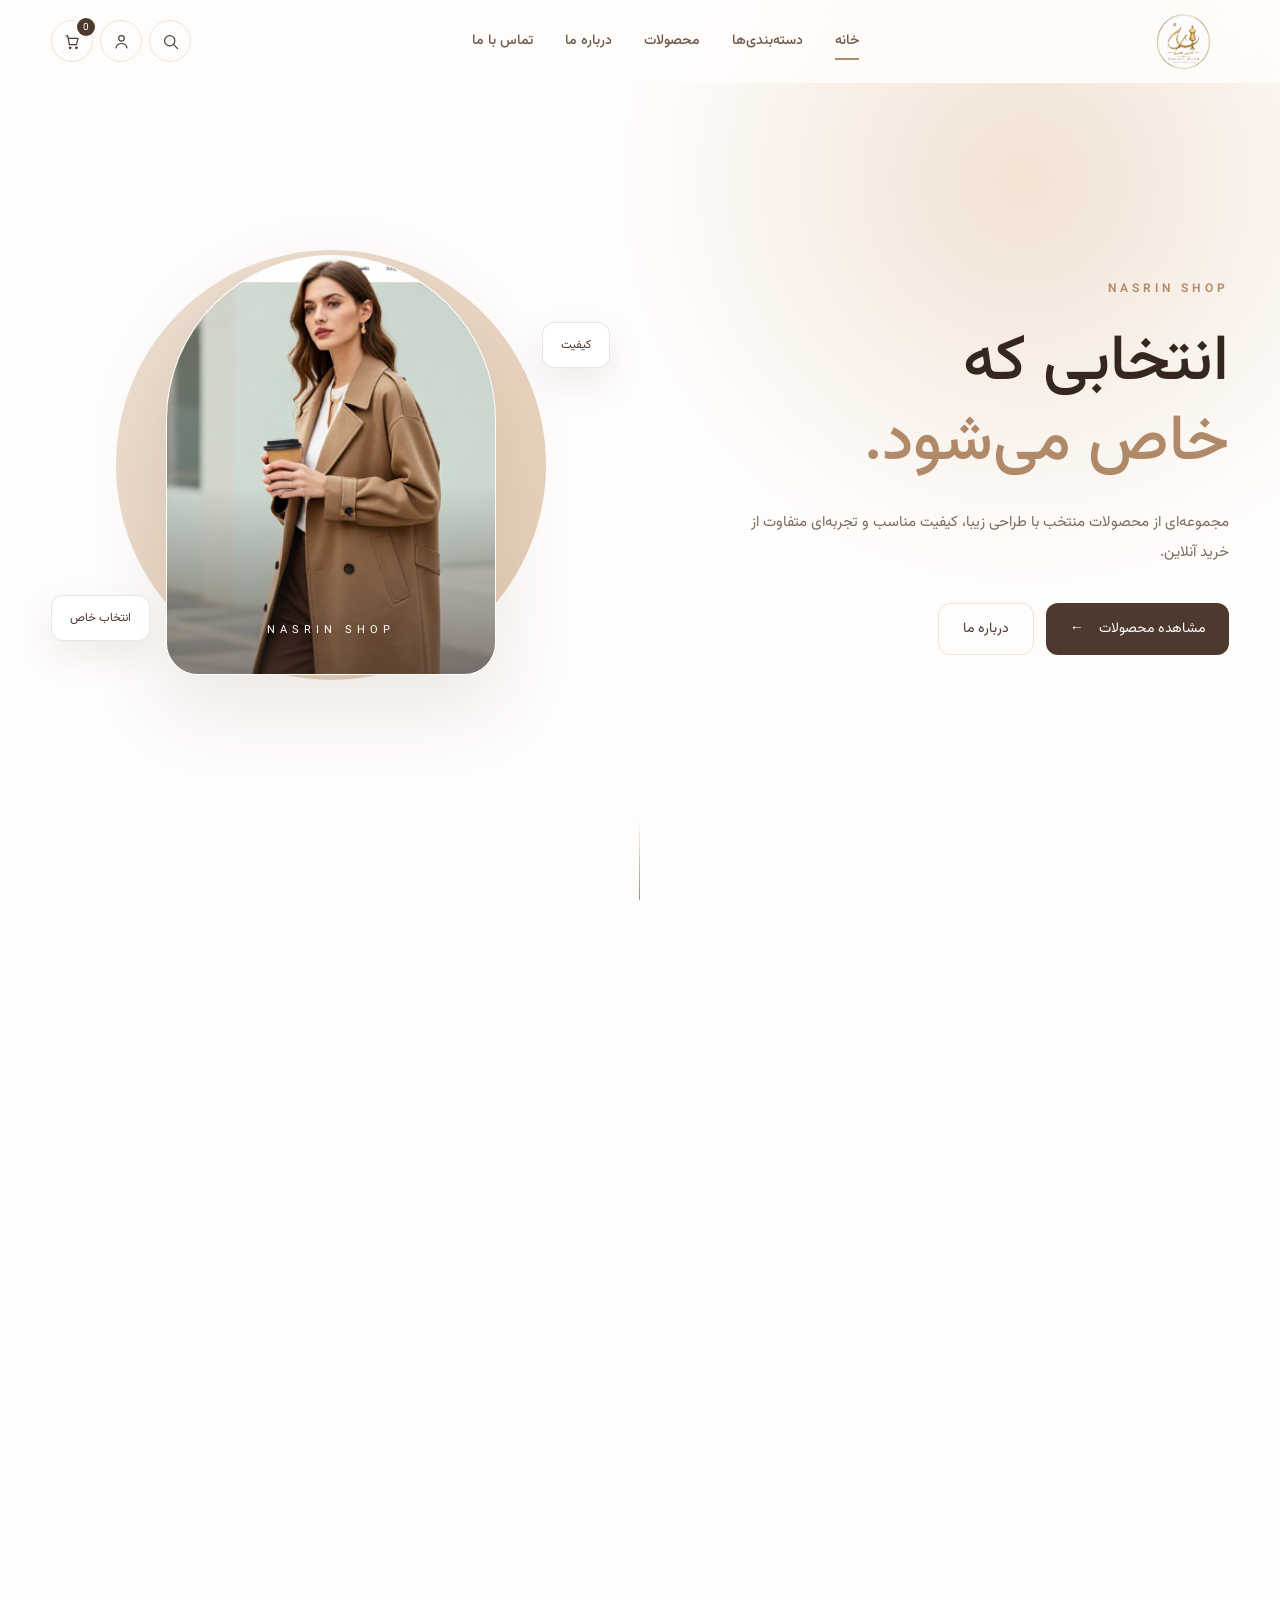
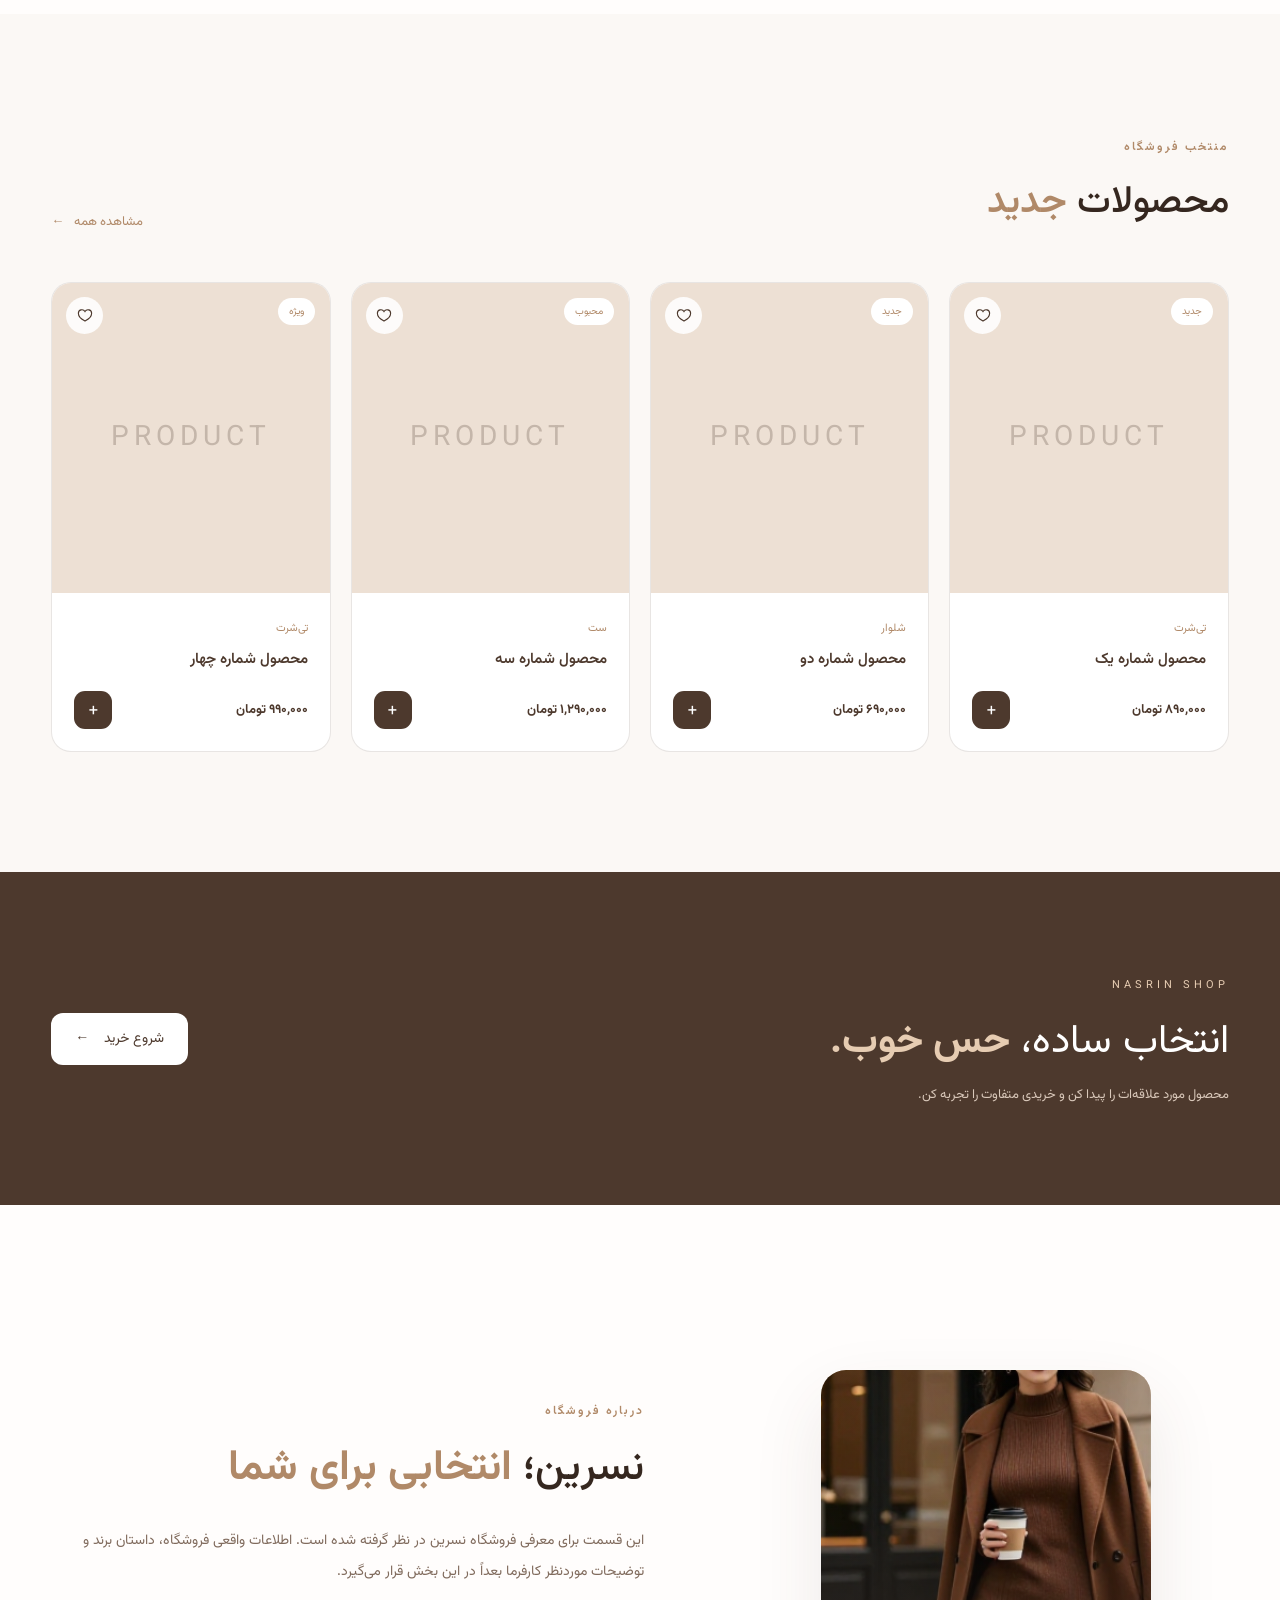
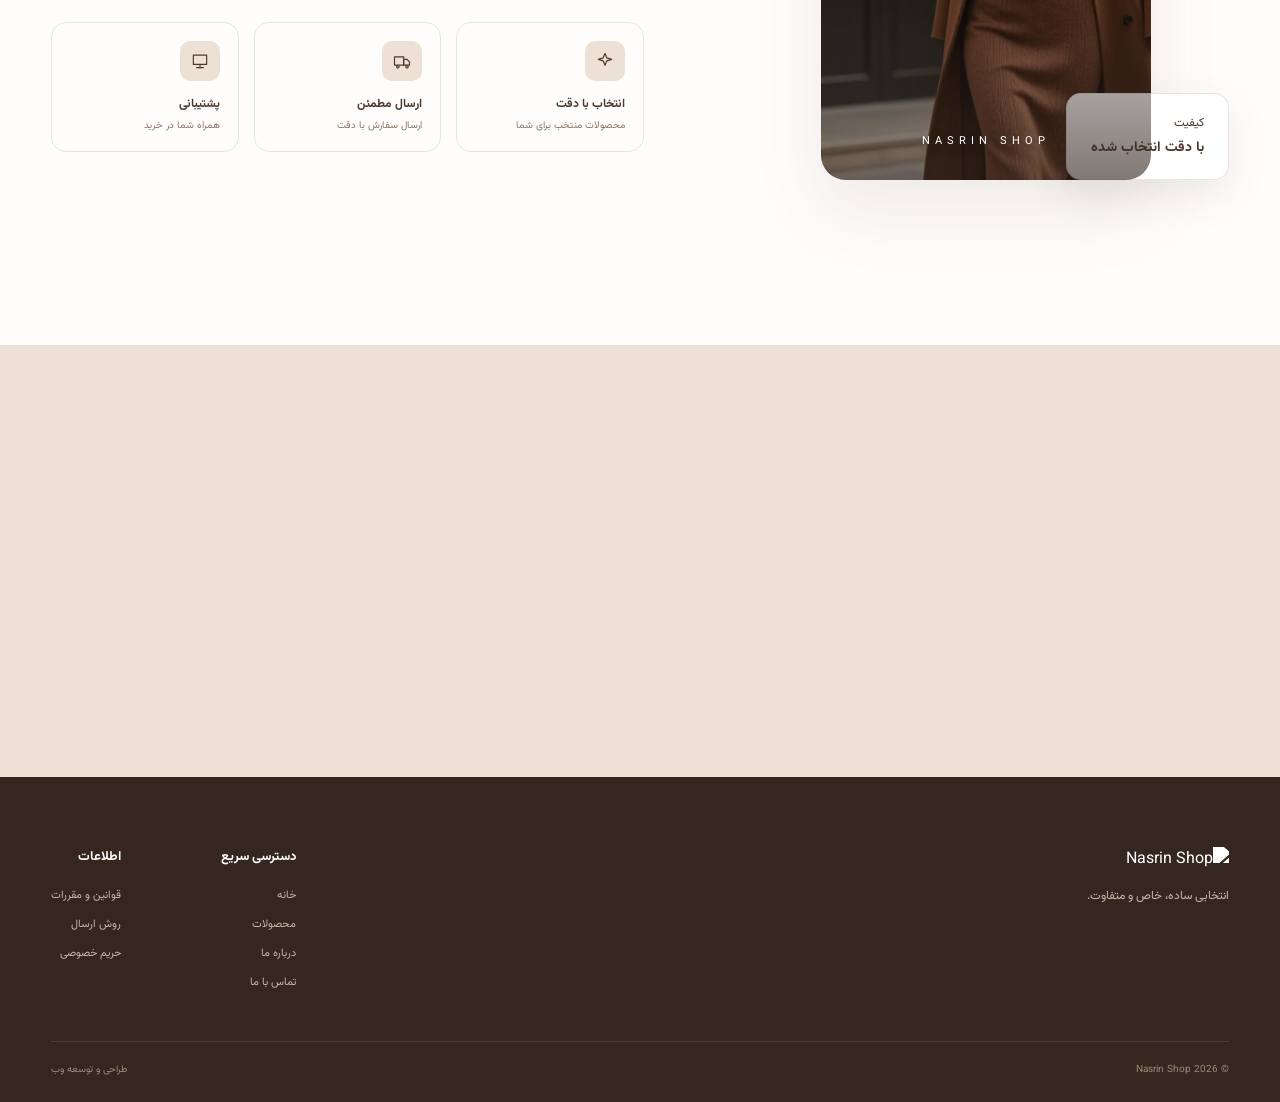
==== index.html @ cda9f039 "fix index filename" ====
<!DOCTYPE html>
<html lang="fa" dir="rtl">
<head>
    <meta charset="UTF-8">
    <meta name="viewport" content="width=device-width, initial-scale=1.0">

    <title>Nasrin Shop | فروشگاه نسرین</title>

    <link rel="preconnect" href="https://fonts.googleapis.com">
    <link rel="preconnect" href="https://fonts.gstatic.com" crossorigin>

    <link
        href="https://fonts.googleapis.com/css2?family=Vazirmatn:wght@300;400;500;600;700&display=swap"
        rel="stylesheet"
    >

    <link rel="stylesheet" href="style.css">
</head>

<body>

    <!-- Loading -->
    <div class="loader">

        <div class="loader-logo">

            <img
                src="media/logo.jpg"
                alt="Nasrin Shop"
            >

        </div>

        <div class="loader-line"></div>

    </div>


    <!-- Header -->
    <header class="header" id="header">

        <div class="header-container">

            <a href="#home" class="logo">

                <img
                    src="media/logo.jpg"
                    alt="Nasrin Shop"
                >

            </a>


            <nav class="desktop-nav">

                <a href="#home" class="active">
                    خانه
                </a>

                <a href="#categories">
                    دسته‌بندی‌ها
                </a>

                <a href="#products">
                    محصولات
                </a>

                <a href="#about">
                    درباره ما
                </a>

                <a href="#contact">
                    تماس با ما
                </a>

            </nav>


            <div class="header-actions">

                <button
                    class="icon-button"
                    id="searchBtn"
                    aria-label="جستجو"
                >

                    <svg viewBox="0 0 24 24">

                        <circle
                            cx="11"
                            cy="11"
                            r="6.5"
                        ></circle>

                        <path
                            d="M16 16L21 21"
                        ></path>

                    </svg>

                </button>


                <button
                    class="icon-button"
                    id="accountBtn"
                    aria-label="حساب کاربری"
                >

                    <svg viewBox="0 0 24 24">

                        <circle
                            cx="12"
                            cy="8"
                            r="3.5"
                        ></circle>

                        <path
                            d="M5 20c.8-3.5 3.2-5.5 7-5.5s6.2 2 7 5.5"
                        ></path>

                    </svg>

                </button>


                <button
                    class="icon-button cart-button"
                    id="cartBtn"
                    aria-label="سبد خرید"
                >

                    <svg viewBox="0 0 24 24">

                        <path
                            d="M4 5h2l2 11h9l2-8H7"
                        ></path>

                        <circle
                            cx="9"
                            cy="20"
                            r="1"
                        ></circle>

                        <circle
                            cx="17"
                            cy="20"
                            r="1"
                        ></circle>

                    </svg>

                    <span
                        class="cart-count"
                        id="cartCount"
                    >
                        0
                    </span>

                </button>

            </div>

        </div>

    </header>


    <main>


        <!-- =========================
             HERO
        ========================= -->

        <section
            class="hero"
            id="home"
        >

            <div class="hero-container">


                <div class="hero-content reveal">

                    <span class="hero-small-title">
                        NASRIN SHOP
                    </span>


                    <h1>

                        انتخابی که

                        <span>
                            خاص می‌شود.
                        </span>

                    </h1>


                    <p>
                        مجموعه‌ای از محصولات منتخب با طراحی زیبا،
                        کیفیت مناسب و تجربه‌ای متفاوت از خرید آنلاین.
                    </p>


                    <div class="hero-buttons">

                        <a
                            href="#products"
                            class="primary-button"
                        >

                            مشاهده محصولات

                            <span>
                                ←
                            </span>

                        </a>


                        <a
                            href="#about"
                            class="secondary-button"
                        >

                            درباره ما

                        </a>

                    </div>

                </div>



                <div class="hero-visual reveal delay-1">

                    <div class="hero-circle"></div>


                    <!-- Hero Image -->

                    <div class="hero-card">

                        <img
                            src="media/hero.png"
                            alt="Nasrin Shop"
                            class="hero-image"
                        >

                        <div class="hero-card-overlay">

                            <span>
                                NASRIN SHOP
                            </span>

                        </div>

                    </div>


                    <div class="floating-card floating-one">

                        کیفیت

                    </div>


                    <div class="floating-card floating-two">

                        انتخاب خاص

                    </div>

                </div>

            </div>


            <div class="hero-bottom-line"></div>

        </section>



        <!-- =========================
             CATEGORIES
        ========================= -->

        <section
            class="section categories-section"
            id="categories"
        >


            <div class="section-title reveal">

                <span>
                    دسته‌بندی‌ها
                </span>


                <h2>

                    چیزی برای

                    <strong>
                        انتخاب شما
                    </strong>

                </h2>


                <p>
                    دسته‌بندی موردنظر خود را انتخاب کنید.
                </p>

            </div>



            <div class="categories-grid">


                <!-- T-SHIRT -->

                <a
                    href="#products"
                    class="category-card reveal"
                >

                    <div class="category-number">
                        01
                    </div>


                    <div class="category-icon">

                        <svg viewBox="0 0 24 24">

                            <path
                                d="M6 4h12l2 6-3 1v9H7v-9l-3-1z"
                            ></path>

                            <path
                                d="M8 4c0 2 1.5 3 4 3s4-1 4-3"
                            ></path>

                        </svg>

                    </div>


                    <h3>
                        تی‌شرت
                    </h3>


                    <p>
                        انتخاب‌های خاص و کاربردی
                    </p>


                    <span class="category-arrow">
                        ←
                    </span>

                </a>



                <!-- PANTS -->

                <a
                    href="#products"
                    class="category-card reveal delay-1"
                >

                    <div class="category-number">
                        02
                    </div>


                    <div class="category-icon">

                        <svg viewBox="0 0 24 24">

                            <circle
                                cx="12"
                                cy="12"
                                r="7"
                            ></circle>

                            <circle
                                cx="12"
                                cy="12"
                                r="2"
                            ></circle>

                            <path
                                d="M17 7l3-3"
                            ></path>

                        </svg>

                    </div>


                    <h3>
                        شلوار
                    </h3>


                    <p>
                        جزئیاتی که استایل را کامل می‌کنند
                    </p>


                    <span class="category-arrow">
                        ←
                    </span>

                </a>



                <!-- SET -->

                <a
                    href="#products"
                    class="category-card reveal delay-2"
                >

                    <div class="category-number">
                        03
                    </div>


                    <div class="category-icon">

                        <svg viewBox="0 0 24 24">

                            <path
                                d="M5 9h14v11H5z"
                            ></path>

                            <path
                                d="M8 9V6a4 4 0 0 1 8 0v3"
                            ></path>

                        </svg>

                    </div>


                    <h3>
                        ست
                    </h3>


                    <p>
                        مدل‌های کاربردی و متفاوت
                    </p>


                    <span class="category-arrow">
                        ←
                    </span>

                </a>

            </div>

        </section>



        <!-- =========================
             PRODUCTS
        ========================= -->

        <section
            class="section products-section"
            id="products"
        >


            <div class="section-heading reveal">

                <div>

                    <span>
                        منتخب فروشگاه
                    </span>


                    <h2>

                        محصولات

                        <strong>
                            جدید
                        </strong>

                    </h2>

                </div>


                <a
                    href="#"
                    class="view-all"
                >

                    مشاهده همه

                    <span>
                        ←
                    </span>

                </a>

            </div>



            <div class="products-grid">


                <!-- Product 1 -->

                <article class="product-card reveal">

                    <div class="product-image">

                        <span class="product-tag">
                            جدید
                        </span>


                        <button class="favorite">

                            <svg viewBox="0 0 24 24">

                                <path
                                    d="M20.8 8.7c0 5.5-8.8 10-8.8 10s-8.8-4.5-8.8-10A4.7 4.7 0 0 1 12 6.1a4.7 4.7 0 0 1 8.8 2.6z"
                                ></path>

                            </svg>

                        </button>


                        <div class="product-placeholder">
                            PRODUCT
                        </div>

                    </div>


                    <div class="product-info">

                        <span>
                            تی‌شرت
                        </span>


                        <h3>
                            محصول شماره یک
                        </h3>


                        <div class="product-bottom">

                            <strong>
                                ۸۹۰,۰۰۰ تومان
                            </strong>


                            <button class="add-cart">
                                +
                            </button>

                        </div>

                    </div>

                </article>



                <!-- Product 2 -->

                <article class="product-card reveal delay-1">

                    <div class="product-image">

                        <span class="product-tag">
                            جدید
                        </span>


                        <button class="favorite">

                            <svg viewBox="0 0 24 24">

                                <path
                                    d="M20.8 8.7c0 5.5-8.8 10-8.8 10s-8.8-4.5-8.8-10A4.7 4.7 0 0 1 12 6.1a4.7 4.7 0 0 1 8.8 2.6z"
                                ></path>

                            </svg>

                        </button>


                        <div class="product-placeholder">
                            PRODUCT
                        </div>

                    </div>


                    <div class="product-info">

                        <span>
                            شلوار
                        </span>


                        <h3>
                            محصول شماره دو
                        </h3>


                        <div class="product-bottom">

                            <strong>
                                ۶۹۰,۰۰۰ تومان
                            </strong>


                            <button class="add-cart">
                                +
                            </button>

                        </div>

                    </div>

                </article>



                <!-- Product 3 -->

                <article class="product-card reveal delay-2">

                    <div class="product-image">

                        <span class="product-tag">
                            محبوب
                        </span>


                        <button class="favorite">

                            <svg viewBox="0 0 24 24">

                                <path
                                    d="M20.8 8.7c0 5.5-8.8 10-8.8 10s-8.8-4.5-8.8-10A4.7 4.7 0 0 1 12 6.1a4.7 4.7 0 0 1 8.8 2.6z"
                                ></path>

                            </svg>

                        </button>


                        <div class="product-placeholder">
                            PRODUCT
                        </div>

                    </div>


                    <div class="product-info">

                        <span>
                            ست
                        </span>


                        <h3>
                            محصول شماره سه
                        </h3>


                        <div class="product-bottom">

                            <strong>
                                ۱,۲۹۰,۰۰۰ تومان
                            </strong>


                            <button class="add-cart">
                                +
                            </button>

                        </div>

                    </div>

                </article>



                <!-- Product 4 -->

                <article class="product-card reveal delay-3">

                    <div class="product-image">

                        <span class="product-tag">
                            ویژه
                        </span>


                        <button class="favorite">

                            <svg viewBox="0 0 24 24">

                                <path
                                    d="M20.8 8.7c0 5.5-8.8 10-8.8 10s-8.8-4.5-8.8-10A4.7 4.7 0 0 1 12 6.1a4.7 4.7 0 0 1 8.8 2.6z"
                                ></path>

                            </svg>

                        </button>


                        <div class="product-placeholder">
                            PRODUCT
                        </div>

                    </div>


                    <div class="product-info">

                        <span>
                            تی‌شرت
                        </span>


                        <h3>
                            محصول شماره چهار
                        </h3>


                        <div class="product-bottom">

                            <strong>
                                ۹۹۰,۰۰۰ تومان
                            </strong>


                            <button class="add-cart">
                                +
                            </button>

                        </div>

                    </div>

                </article>

            </div>

        </section>



        <!-- =========================
             PROMO
        ========================= -->

        <section class="promo-section">

            <div class="promo-inner reveal">

                <div>

                    <span>
                        NASRIN SHOP
                    </span>


                    <h2>

                        انتخاب ساده،

                        <strong>
                            حس خوب.
                        </strong>

                    </h2>


                    <p>
                        محصول مورد علاقه‌ات را پیدا کن و خریدی متفاوت را تجربه کن.
                    </p>

                </div>


                <a
                    href="#products"
                    class="primary-button light"
                >

                    شروع خرید

                    <span>
                        ←
                    </span>

                </a>

            </div>

        </section>



        <!-- =========================
             ABOUT
        ========================= -->

        <section
            class="section about-section"
            id="about"
        >

            <div class="about-grid">


                <div class="about-visual reveal">


                    <!-- عکس با دقت انتخاب شده -->

                    <div class="about-main-card">

                        <img
                            src="media/down.png"
                            alt="محصولات منتخب نسرین‌شاپ"
                        >

                        <span>
                            NASRIN SHOP
                        </span>

                    </div>


                    <div class="about-small-card">

                        کیفیت

                        <strong>
                            با دقت انتخاب شده
                        </strong>

                    </div>

                </div>



                <div class="about-content reveal delay-1">

                    <span class="section-label">
                        درباره فروشگاه
                    </span>


                    <h2>

                        نسرین؛

                        <strong>
                            انتخابی برای شما
                        </strong>

                    </h2>


                    <p>
                        این قسمت برای معرفی فروشگاه نسرین در نظر گرفته شده است.
                        اطلاعات واقعی فروشگاه، داستان برند و توضیحات موردنظر
                        کارفرما بعداً در این بخش قرار می‌گیرد.
                    </p>



                    <div class="features">


                        <div class="feature">

                            <div class="feature-icon">

                                <svg viewBox="0 0 24 24">

                                    <path
                                        d="M12 3l2.2 5.2L20 10l-5.8 1.8L12 17l-2.2-5.2L4 10l5.8-1.8z"
                                    ></path>

                                </svg>

                            </div>


                            <div>

                                <h4>
                                    انتخاب با دقت
                                </h4>

                                <p>
                                    محصولات منتخب برای شما
                                </p>

                            </div>

                        </div>



                        <div class="feature">

                            <div class="feature-icon">

                                <svg viewBox="0 0 24 24">

                                    <path
                                        d="M3 7h11v10H3z"
                                    ></path>

                                    <path
                                        d="M14 10h4l3 3v4h-7z"
                                    ></path>

                                    <circle
                                        cx="7"
                                        cy="19"
                                        r="1.5"
                                    ></circle>

                                    <circle
                                        cx="18"
                                        cy="19"
                                        r="1.5"
                                    ></circle>

                                </svg>

                            </div>


                            <div>

                                <h4>
                                    ارسال مطمئن
                                </h4>

                                <p>
                                    ارسال سفارش با دقت
                                </p>

                            </div>

                        </div>



                        <div class="feature">

                            <div class="feature-icon">

                                <svg viewBox="0 0 24 24">

                                    <path
                                        d="M4 5h16v11H4z"
                                    ></path>

                                    <path
                                        d="M8 20h8"
                                    ></path>

                                    <path
                                        d="M12 16v4"
                                    ></path>

                                </svg>

                            </div>


                            <div>

                                <h4>
                                    پشتیبانی
                                </h4>

                                <p>
                                    همراه شما در خرید
                                </p>

                            </div>

                        </div>

                    </div>

                </div>

            </div>

        </section>



        <!-- =========================
             CONTACT
        ========================= -->

        <section
            class="contact-section"
            id="contact"
        >

            <div class="contact-inner reveal">

                <span>
                    ارتباط با ما
                </span>


                <h2>

                    سوالی دارید؟

                    <strong>
                        با ما در تماس باشید.
                    </strong>

                </h2>


                <p>
                    اطلاعات تماس واقعی فروشگاه در این قسمت قرار می‌گیرد.
                </p>


                <div class="contact-buttons">

                    <a
                        href="#"
                        class="contact-button"
                    >
                        تماس با ما
                    </a>


                    <a
                        href="#"
                        class="contact-button outline"
                    >
                        اینستاگرام
                    </a>

                </div>

            </div>

        </section>

    </main>



    <!-- =========================
         FOOTER
    ========================= -->

    <footer class="footer">

        <div class="footer-container">


            <div class="footer-brand">

                <img
                    src="logo.png"
                    alt="Nasrin Shop"
                >


                <p>
                    انتخابی ساده، خاص و متفاوت.
                </p>

            </div>



            <div class="footer-links">


                <div>

                    <h4>
                        دسترسی سریع
                    </h4>


                    <a href="#home">
                        خانه
                    </a>


                    <a href="#products">
                        محصولات
                    </a>


                    <a href="#about">
                        درباره ما
                    </a>


                    <a href="#contact">
                        تماس با ما
                    </a>

                </div>



                <div>

                    <h4>
                        اطلاعات
                    </h4>


                    <a href="#">
                        قوانین و مقررات
                    </a>


                    <a href="#">
                        روش ارسال
                    </a>


                    <a href="#">
                        حریم خصوصی
                    </a>

                </div>

            </div>

        </div>



        <div class="footer-bottom">

            <span>
                © 2026 Nasrin Shop
            </span>


            <span>
                طراحی و توسعه وب
            </span>

        </div>

    </footer>



    <!-- =========================
         MOBILE NAV
    ========================= -->

    <nav class="mobile-nav">


        <a
            href="#home"
            class="mobile-nav-item active"
        >

            <svg viewBox="0 0 24 24">

                <path
                    d="M3 11l9-8 9 8"
                ></path>

                <path
                    d="M5 10v10h14V10"
                ></path>

            </svg>


            <span>
                خانه
            </span>

        </a>



        <a
            href="#products"
            class="mobile-nav-item"
        >

            <svg viewBox="0 0 24 24">

                <rect
                    x="4"
                    y="4"
                    width="6"
                    height="6"
                ></rect>

                <rect
                    x="14"
                    y="4"
                    width="6"
                    height="6"
                ></rect>

                <rect
                    x="4"
                    y="14"
                    width="6"
                    height="6"
                ></rect>

                <rect
                    x="14"
                    y="14"
                    width="6"
                    height="6"
                ></rect>

            </svg>


            <span>
                محصولات
            </span>

        </a>



        <a
            href="#cart"
            class="mobile-nav-item mobile-cart"
        >

            <svg viewBox="0 0 24 24">

                <path
                    d="M4 5h2l2 11h9l2-8H7"
                ></path>

                <circle
                    cx="9"
                    cy="20"
                    r="1"
                ></circle>

                <circle
                    cx="17"
                    cy="20"
                    r="1"
                ></circle>

            </svg>


            <span>
                سبد خرید
            </span>


            <b id="mobileCartCount">
                0
            </b>

        </a>



        <a
            href="#account"
            class="mobile-nav-item"
        >

            <svg viewBox="0 0 24 24">

                <circle
                    cx="12"
                    cy="8"
                    r="3.5"
                ></circle>

                <path
                    d="M5 20c.8-3.5 3.2-5.5 7-5.5s6.2 2 7 5.5"
                ></path>

            </svg>


            <span>
                اکانت
            </span>

        </a>

    </nav>



    <script src="script.js"></script>

</body>
</html>
---- style.css ----
:root {
    --cream: #EDE0D4;
    --beige: #E6CCB2;
    --brown: #B08968;
    --dark: #4D392D;
    --dark-brown: #35271F;
    --white: #FFFDFC;
    --border: rgba(77, 57, 45, 0.13);
}

* {
    margin: 0;
    padding: 0;
    box-sizing: border-box;
}

html {
    scroll-behavior: smooth;
}

body {
    font-family: "Vazirmatn", sans-serif;
    background: var(--white);
    color: var(--dark);
    overflow-x: hidden;
}

a {
    color: inherit;
    text-decoration: none;
}

button {
    font-family: inherit;
}

button,
a {
    -webkit-tap-highlight-color: transparent;
}


/* =========================
   LOADER
========================= */

.loader {
    position: fixed;
    inset: 0;
    background: var(--white);
    z-index: 9999;

    display: flex;
    flex-direction: column;
    align-items: center;
    justify-content: center;

    animation: loaderHide 0.8s ease 1.8s forwards;
}

.loader-logo {
    width: 120px;
    height: 120px;

    display: flex;
    align-items: center;
    justify-content: center;

    animation: loaderLogo 1.2s ease;
}

.loader-logo img {
    width: 100%;
    height: 100%;
    object-fit: contain;
}

.loader-line {
    width: 0;
    height: 2px;
    background: var(--brown);
    margin-top: 25px;

    animation: loaderLine 1.3s ease forwards;
}

@keyframes loaderLogo {
    from {
        opacity: 0;
        transform: scale(.7);
    }

    to {
        opacity: 1;
        transform: scale(1);
    }
}

@keyframes loaderLine {
    from {
        width: 0;
    }

    to {
        width: 100px;
    }
}

@keyframes loaderHide {
    to {
        opacity: 0;
        visibility: hidden;
        pointer-events: none;
    }
}


/* =========================
   HEADER
========================= */

.header {
    position: fixed;
    top: 0;
    right: 0;
    left: 0;
    z-index: 1000;

    background: rgba(255, 253, 252, .85);
    backdrop-filter: blur(18px);

    border-bottom: 1px solid transparent;

    transition: .4s ease;
}

.header.scrolled {
    border-color: var(--border);
    box-shadow: 0 8px 30px rgba(77, 57, 45, .06);
}

.header-container {
    width: min(1200px, 92%);
    height: 82px;
    margin: auto;

    display: flex;
    align-items: center;
    justify-content: space-between;
}

.logo {
    width: 90px;
    height: 55px;

    display: flex;
    align-items: center;
    justify-content: center;

    transition: .4s ease;
}

.logo:hover {
    transform: translateY(-2px);
}

.logo img {
    max-width: 100%;
    max-height: 100%;
    object-fit: contain;
}

.desktop-nav {
    display: flex;
    align-items: center;
    gap: 32px;
}

.desktop-nav a {
    position: relative;

    font-size: 14px;
    font-weight: 500;

    color: #70594A;

    padding: 8px 0;
}

.desktop-nav a::after {
    content: "";

    position: absolute;
    right: 0;
    bottom: 0;

    width: 0;
    height: 2px;

    background: var(--brown);

    transition: .35s ease;
}

.desktop-nav a:hover::after,
.desktop-nav a.active::after {
    width: 100%;
}

.header-actions {
    display: flex;
    align-items: center;
    gap: 7px;
}

.icon-button {
    width: 42px;
    height: 42px;

    border: 1px solid var(--border);
    background: transparent;

    border-radius: 50%;

    display: flex;
    align-items: center;
    justify-content: center;

    cursor: pointer;

    position: relative;

    transition: .3s ease;
}

.icon-button:hover {
    background: var(--cream);
    transform: translateY(-3px);
}

.icon-button svg {
    width: 19px;
    height: 19px;

    fill: none;
    stroke: var(--dark);

    stroke-width: 1.5;

    stroke-linecap: round;
    stroke-linejoin: round;
}

.cart-count,
#mobileCartCount {
    position: absolute;

    top: -3px;
    right: -3px;

    width: 18px;
    height: 18px;

    background: var(--dark);
    color: white;

    font-size: 10px;

    border-radius: 50%;

    display: flex;
    align-items: center;
    justify-content: center;
}


/* =========================
   HERO
========================= */

.hero {
    min-height: 100vh;

    padding: 140px 0 70px;

    position: relative;
    overflow: hidden;

    background:
        radial-gradient(
            circle at 80% 20%,
            rgba(230, 204, 178, .55),
            transparent 32%
        ),
        var(--white);
}

.hero-container {
    width: min(1200px, 92%);
    min-height: 650px;

    margin: auto;

    display: grid;

    grid-template-columns: 1fr 1fr;

    align-items: center;

    gap: 60px;
}

.hero-content {
    max-width: 580px;
}

.hero-small-title {
    color: var(--brown);

    font-size: 12px;
    letter-spacing: 4px;
    font-weight: 600;
}

.hero h1 {
    margin-top: 22px;

    font-size: clamp(42px, 5vw, 72px);

    line-height: 1.25;

    font-weight: 500;

    color: var(--dark-brown);
}

.hero h1 span {
    display: block;
    color: var(--brown);
}

.hero p {
    margin-top: 25px;

    max-width: 500px;

    color: #806B5D;

    line-height: 2;

    font-size: 15px;
}

.hero-buttons {
    margin-top: 35px;

    display: flex;
    gap: 12px;
}

.primary-button,
.secondary-button {
    min-height: 52px;

    padding: 0 24px;

    border-radius: 12px;

    display: inline-flex;

    align-items: center;
    justify-content: center;

    gap: 15px;

    font-size: 14px;

    transition: .35s ease;
}

.primary-button {
    color: white;
    background: var(--dark);
}

.primary-button:hover {
    transform: translateY(-4px);

    box-shadow:
        0 15px 30px rgba(53, 39, 31, .18);
}

.primary-button span {
    transition: .3s ease;
}

.primary-button:hover span {
    transform: translateX(-5px);
}

.secondary-button {
    border: 1px solid var(--border);
    color: var(--dark);
}

.secondary-button:hover {
    background: var(--cream);
}


/* =========================
   HERO VISUAL
========================= */

.hero-visual {
    min-height: 550px;

    position: relative;

    display: flex;

    align-items: center;
    justify-content: center;
}

.hero-circle {
    width: 430px;
    height: 430px;

    border-radius: 50%;

    background:
        linear-gradient(
            135deg,
            var(--cream),
            var(--beige)
        );

    position: absolute;

    animation:
        heroCircle 7s ease-in-out infinite;
}

.hero-card {
    width: 330px;
    height: 420px;

    position: relative;
    z-index: 2;

    background: rgba(255, 253, 252, .72);

    border: 1px solid rgba(255,255,255,.8);

    backdrop-filter: blur(12px);

    border-radius:
        180px 180px 35px 35px;

    box-shadow:
        0 30px 80px rgba(77, 57, 45, .12);

    display: flex;

    align-items: center;
    justify-content: center;

    overflow: hidden;

    animation:
        heroCard 5s ease-in-out infinite;
}

.hero-image {
    width: 100%;
    height: 100%;

    position: absolute;

    inset: 0;

    object-fit: cover;

    transition:
        transform .8s ease,
        filter .8s ease;
}

.hero-card::after {
    content: "";

    position: absolute;

    inset: 0;

    z-index: 1;

    background:
        linear-gradient(
            to top,
            rgba(53, 39, 31, .55),
            transparent 45%
        );

    pointer-events: none;
}

.hero-card-overlay {
    position: absolute;

    inset: 0;

    z-index: 2;

    display: flex;

    align-items: flex-end;
    justify-content: center;

    padding-bottom: 35px;

    pointer-events: none;
}

.hero-card-overlay span {
    color: white;

    font-size: 11px;

    letter-spacing: 5px;

    text-shadow:
        0 3px 15px rgba(0,0,0,.3);

    animation:
        heroOverlayText 1.5s ease .5s both;
}

.hero-card:hover .hero-image {
    transform: scale(1.06);
}


/* =========================
   FLOATING CARDS
========================= */

.floating-card {
    position: absolute;

    z-index: 3;

    padding: 13px 18px;

    border-radius: 12px;

    background: rgba(255,255,255,.9);

    border: 1px solid var(--border);

    box-shadow:
        0 15px 35px rgba(77,57,45,.09);

    font-size: 12px;

    backdrop-filter: blur(10px);
}

.floating-one {
    top: 24%;
    right: 0;

    animation:
        floatingOne 4s ease-in-out infinite;
}

.floating-two {
    bottom: 18%;
    left: 0;

    animation:
        floatingTwo 4.5s ease-in-out infinite;
}


/* =========================
   HERO ANIMATIONS
========================= */

@keyframes heroCircle {

    0%, 100% {
        transform: scale(1) rotate(0);
    }

    50% {
        transform: scale(1.06) rotate(5deg);
    }
}

@keyframes heroCard {

    0%, 100% {
        transform: translateY(0);
    }

    50% {
        transform: translateY(-14px);
    }
}

@keyframes floatingOne {

    0%, 100% {
        transform: translateY(0);
    }

    50% {
        transform: translateY(-12px);
    }
}

@keyframes floatingTwo {

    0%, 100% {
        transform: translateY(0);
    }

    50% {
        transform: translateY(10px);
    }
}

@keyframes heroOverlayText {

    from {
        opacity: 0;
        transform: translateY(18px);
    }

    to {
        opacity: 1;
        transform: translateY(0);
    }
}

.hero-bottom-line {
    position: absolute;

    bottom: 0;
    right: 50%;

    width: 1px;
    height: 80px;

    background:
        linear-gradient(
            to bottom,
            transparent,
            var(--brown)
        );
}


/* =========================
   GENERAL
========================= */

.section {
    width: min(1200px, 92%);

    margin: auto;

    padding: 120px 0;
}

.section-title {
    text-align: center;

    margin-bottom: 60px;
}

.section-title > span,
.section-label,
.section-heading > div > span {
    color: var(--brown);

    font-size: 12px;

    font-weight: 600;

    letter-spacing: 2px;
}

.section-title h2,
.section-heading h2 {
    margin-top: 14px;

    font-size: 38px;

    font-weight: 500;

    color: var(--dark-brown);
}

.section-title h2 strong,
.section-heading h2 strong {
    color: var(--brown);

    font-weight: 600;
}

.section-title p {
    margin-top: 14px;

    color: #806B5D;

    font-size: 14px;
}


/* =========================
   CATEGORIES
========================= */

.categories-section {
    background: var(--white);
}

.categories-grid {
    display: grid;

    grid-template-columns:
        repeat(3, 1fr);

    gap: 18px;
}

.category-card {
    min-height: 280px;

    padding: 28px;

    position: relative;

    overflow: hidden;

    border: 1px solid var(--border);

    border-radius: 22px;

    background: #fff;

    transition:
        transform .5s ease,
        box-shadow .5s ease,
        background .5s ease;
}

.category-card::before {
    content: "";

    position: absolute;

    width: 180px;
    height: 180px;

    border-radius: 50%;

    background: var(--cream);

    top: -90px;
    left: -90px;

    transition: .6s ease;
}

.category-card:hover {
    transform: translateY(-12px);

    box-shadow:
        0 25px 50px rgba(77,57,45,.1);
}

.category-card:hover::before {
    transform: scale(2);
}

.category-number {
    position: absolute;

    top: 25px;
    left: 25px;

    color: var(--brown);

    opacity: .6;

    font-size: 12px;
}

.category-icon {
    width: 58px;
    height: 58px;

    border-radius: 16px;

    background: var(--cream);

    display: flex;

    align-items: center;
    justify-content: center;

    position: relative;
    z-index: 2;

    transition: .4s ease;
}

.category-card:hover .category-icon {
    background: var(--dark);

    transform:
        rotate(-8deg)
        scale(1.08);
}

.category-icon svg {
    width: 25px;
    height: 25px;

    fill: none;

    stroke: var(--dark);

    stroke-width: 1.5;

    stroke-linecap: round;
    stroke-linejoin: round;

    transition: .4s ease;
}

.category-card:hover .category-icon svg {
    stroke: white;
}

.category-card h3 {
    margin-top: 35px;

    font-size: 19px;

    font-weight: 600;

    position: relative;
    z-index: 2;
}

.category-card p {
    margin-top: 8px;

    color: #8A7566;

    font-size: 12px;

    position: relative;
    z-index: 2;
}

.category-arrow {
    position: absolute;

    bottom: 25px;
    right: 28px;

    font-size: 20px;

    transition: .4s ease;
}

.category-card:hover .category-arrow {
    transform: translateX(-8px);
}


/* =========================
   PRODUCTS
========================= */

.products-section {
    background: #FBF8F5;

    width: 100%;

    padding-left: 4%;
    padding-right: 4%;
}

.section-heading {
    width: min(1200px, 100%);

    margin:
        0 auto 50px;

    display: flex;

    justify-content: space-between;

    align-items: end;
}

.view-all {
    display: flex;

    align-items: center;

    gap: 10px;

    font-size: 13px;

    color: var(--brown);

    transition: .3s ease;
}

.view-all:hover {
    gap: 16px;
}

.products-grid {
    width: min(1200px, 100%);

    margin: auto;

    display: grid;

    grid-template-columns:
        repeat(4, 1fr);

    gap: 20px;
}

.product-card {
    background: white;

    border: 1px solid var(--border);

    border-radius: 20px;

    overflow: hidden;

    transition: .5s ease;
}

.product-card:hover {
    transform: translateY(-10px);

    box-shadow:
        0 25px 45px rgba(77,57,45,.1);
}

.product-image {
    height: 310px;

    position: relative;

    overflow: hidden;

    background: var(--cream);
}

.product-placeholder {
    height: 100%;

    display: flex;

    align-items: center;
    justify-content: center;

    font-size: 28px;

    letter-spacing: 5px;

    color: rgba(77,57,45,.25);

    transition: .6s ease;
}

.product-card:hover .product-placeholder {
    transform: scale(1.08);

    letter-spacing: 8px;
}

.product-tag {
    position: absolute;

    top: 15px;
    right: 15px;

    z-index: 2;

    background: white;

    padding: 6px 11px;

    border-radius: 20px;

    font-size: 10px;

    color: var(--brown);
}

.favorite {
    position: absolute;

    top: 14px;
    left: 14px;

    z-index: 2;

    width: 37px;
    height: 37px;

    border: 0;

    border-radius: 50%;

    background: rgba(255,255,255,.88);

    display: flex;

    align-items: center;
    justify-content: center;

    cursor: pointer;

    transition: .3s ease;
}

.favorite:hover {
    transform: scale(1.1);
}

.favorite svg {
    width: 18px;
    height: 18px;

    fill: none;

    stroke: var(--dark);

    stroke-width: 1.5;
}

.favorite.active {
    background: var(--dark);
}

.favorite.active svg {
    fill: white;
    stroke: white;
}

.product-info {
    padding: 22px;
}

.product-info > span {
    color: var(--brown);

    font-size: 11px;
}

.product-info h3 {
    margin-top: 8px;

    font-size: 15px;

    font-weight: 600;
}

.product-bottom {
    margin-top: 20px;

    display: flex;

    justify-content: space-between;

    align-items: center;
}

.product-bottom strong {
    font-size: 13px;
}

.add-cart {
    width: 38px;
    height: 38px;

    border: 0;

    border-radius: 11px;

    background: var(--dark);

    color: white;

    font-size: 20px;

    cursor: pointer;

    transition: .3s ease;
}

.add-cart:hover {
    transform:
        rotate(90deg)
        scale(1.08);
}


/* =========================
   PROMO
========================= */

.promo-section {
    padding: 100px 4%;

    background: var(--dark);

    color: white;
}

.promo-inner {
    width: min(1200px, 100%);

    margin: auto;

    display: flex;

    align-items: center;

    justify-content: space-between;

    gap: 40px;
}

.promo-inner > div > span {
    font-size: 11px;

    letter-spacing: 4px;

    color: var(--beige);
}

.promo-inner h2 {
    margin-top: 14px;

    font-size: 40px;

    font-weight: 400;
}

.promo-inner h2 strong {
    color: var(--beige);
}

.promo-inner p {
    margin-top: 12px;

    color: #D9C8BA;

    font-size: 13px;
}

.primary-button.light {
    background: white;

    color: var(--dark);
}


/* =========================
   ABOUT
========================= */

.about-grid {
    display: grid;

    grid-template-columns:
        .9fr 1.1fr;

    align-items: center;

    gap: 100px;
}

.about-visual {
    min-height: 500px;

    position: relative;

    display: flex;

    align-items: center;
    justify-content: center;
}


/* کارت عکس پایین */

.about-main-card {
    width: 330px;
    height: 410px;

    position: relative;

    overflow: hidden;

    border-radius: 25px;

    background:
        linear-gradient(
            145deg,
            var(--cream),
            var(--beige)
        );

    display: flex;

    align-items: center;
    justify-content: center;

    box-shadow:
        0 30px 70px rgba(77,57,45,.1);

    transition: .6s ease;
}

.about-main-card:hover {
    transform:
        rotate(-3deg)
        translateY(-8px);
}


/* عکس کارت */

.about-main-card img {
    position: absolute;

    inset: 0;

    width: 100%;
    height: 100%;

    object-fit: cover;

    transition: .8s ease;
}


/* لایه تیره روی عکس */

.about-main-card::after {
    content: "";

    position: absolute;

    inset: 0;

    background:
        linear-gradient(
            to top,
            rgba(53,39,31,.62),
            rgba(53,39,31,.05) 65%
        );

    z-index: 1;

    pointer-events: none;
}


/* نوشته روی عکس */

.about-main-card span {
    position: absolute;

    z-index: 2;

    bottom: 30px;

    color: white;

    font-size: 11px;

    letter-spacing: 5px;

    text-shadow:
        0 3px 15px rgba(0,0,0,.35);
}

.about-main-card:hover img {
    transform: scale(1.06);
}


/* کارت کیفیت */

.about-small-card {
    position: absolute;

    bottom: 45px;
    right: 0;

    padding: 20px 24px;

    background: white;

    border: 1px solid var(--border);

    border-radius: 15px;

    box-shadow:
        0 15px 40px rgba(77,57,45,.1);

    font-size: 12px;

    display: flex;

    flex-direction: column;

    gap: 5px;

    animation:
        smallFloat 4s ease-in-out infinite;
}

.about-small-card strong {
    font-size: 14px;
}

@keyframes smallFloat {

    0%,100% {
        transform: translateY(0);
    }

    50% {
        transform: translateY(-10px);
    }
}

.about-content h2 {
    margin-top: 15px;

    font-size: 42px;

    line-height: 1.5;

    font-weight: 500;

    color: var(--dark-brown);
}

.about-content h2 strong {
    color: var(--brown);
}

.about-content > p {
    margin-top: 25px;

    max-width: 600px;

    line-height: 2.2;

    color: #806B5D;

    font-size: 14px;
}

.features {
    margin-top: 35px;

    display: grid;

    grid-template-columns:
        repeat(3, 1fr);

    gap: 15px;
}

.feature {
    padding: 18px;

    border: 1px solid var(--border);

    border-radius: 15px;

    transition: .4s ease;
}

.feature:hover {
    transform: translateY(-7px);

    background: var(--cream);
}

.feature-icon {
    width: 40px;
    height: 40px;

    background: var(--cream);

    border-radius: 10px;

    display: flex;

    align-items: center;
    justify-content: center;
}

.feature-icon svg {
    width: 20px;
    height: 20px;

    fill: none;

    stroke: var(--dark);

    stroke-width: 1.4;

    stroke-linecap: round;
    stroke-linejoin: round;
}

.feature h4 {
    margin-top: 14px;

    font-size: 12px;
}

.feature p {
    margin-top: 5px;

    color: #8A7566;

    font-size: 10px;
}


/* =========================
   CONTACT
========================= */

.contact-section {
    width: 100%;

    padding: 110px 4%;

    background: var(--cream);

    text-align: center;
}

.contact-inner {
    max-width: 700px;

    margin: auto;
}

.contact-inner > span {
    font-size: 12px;

    color: var(--brown);
}

.contact-inner h2 {
    margin-top: 15px;

    font-size: 38px;

    font-weight: 500;
}

.contact-inner h2 strong {
    color: var(--brown);
}

.contact-inner p {
    margin-top: 15px;

    font-size: 13px;

    color: #806B5D;
}

.contact-buttons {
    margin-top: 30px;

    display: flex;

    justify-content: center;

    gap: 12px;
}

.contact-button {
    min-width: 130px;

    padding: 13px 22px;

    border-radius: 11px;

    background: var(--dark);

    color: white;

    font-size: 13px;

    transition: .3s ease;
}

.contact-button:hover {
    transform: translateY(-4px);
}

.contact-button.outline {
    background: transparent;

    color: var(--dark);

    border:
        1px solid rgba(77,57,45,.25);
}


/* =========================
   FOOTER
========================= */

.footer {
    background: var(--dark-brown);

    color: white;

    padding: 70px 4% 25px;
}

.footer-container {
    width: min(1200px, 100%);

    margin: auto;

    display: flex;

    justify-content: space-between;

    gap: 80px;
}

.footer-brand img {
    width: 100px;

    max-height: 60px;

    object-fit: contain;

    filter:
        brightness(0)
        invert(1);
}

.footer-brand p {
    margin-top: 15px;

    font-size: 12px;

    color: #C9B7A9;
}

.footer-links {
    display: flex;

    gap: 100px;
}

.footer-links > div {
    display: flex;

    flex-direction: column;

    gap: 12px;
}

.footer-links h4 {
    margin-bottom: 8px;

    font-size: 13px;
}

.footer-links a {
    color: #C9B7A9;

    font-size: 11px;

    transition: .3s ease;
}

.footer-links a:hover {
    color: white;

    transform: translateX(-5px);
}

.footer-bottom {
    width: min(1200px, 100%);

    margin: 50px auto 0;

    padding-top: 20px;

    border-top:
        1px solid rgba(255,255,255,.1);

    display: flex;

    justify-content: space-between;

    color: #9D897A;

    font-size: 10px;
}


/* =========================
   MOBILE NAV
========================= */

.mobile-nav {
    display: none;
}


/* =========================
   SCROLL ANIMATION
========================= */

.reveal {
    opacity: 0;

    transform: translateY(45px);

    transition:
        opacity .8s ease,
        transform .8s ease;
}

.reveal.show {
    opacity: 1;

    transform: translateY(0);
}

.delay-1 {
    transition-delay: .12s;
}

.delay-2 {
    transition-delay: .24s;
}

.delay-3 {
    transition-delay: .36s;
}


/* =========================
   CART
========================= */

.cart-pop {
    animation:
        cartPop .4s ease;
}

@keyframes cartPop {

    0% {
        transform: scale(1);
    }

    50% {
        transform: scale(1.35);
    }

    100% {
        transform: scale(1);
    }
}


/* =========================
   TABLET
========================= */

@media (max-width: 1000px) {

    .desktop-nav {
        gap: 16px;
    }

    .desktop-nav a {
        font-size: 12px;
    }

    .categories-grid {
        grid-template-columns:
            repeat(3, 1fr);
    }

    .products-grid {
        grid-template-columns:
            repeat(2, 1fr);
    }

    .about-grid {
        grid-template-columns: 1fr;

        gap: 50px;
    }

    .about-visual {
        min-height: 430px;
    }

    .about-content {
        text-align: center;
    }

    .about-content > p {
        margin-left: auto;
        margin-right: auto;
    }

    .features {
        text-align: right;
    }
}


/* =========================
   MOBILE
========================= */

@media (max-width: 700px) {

    body {
        padding-bottom: 76px;
    }

    .header-container {
        height: 70px;
    }

    .desktop-nav {
        display: none;
    }

    .logo {
        width: 80px;
    }

    .header-actions {
        gap: 4px;
    }

    .icon-button {
        width: 38px;
        height: 38px;
    }


    /* HERO */

    .hero {
        padding-top: 100px;
    }

    .hero-container {
        grid-template-columns: 1fr;

        min-height: auto;

        text-align: center;

        gap: 35px;
    }

    .hero-content {
        margin: auto;
    }

    .hero h1 {
        font-size: 43px;
    }

    .hero p {
        margin-left: auto;
        margin-right: auto;
    }

    .hero-buttons {
        justify-content: center;
    }

    .hero-visual {
        min-height: 450px;
    }

    .hero-circle {
        width: 310px;
        height: 310px;

        animation:
            heroCircleMobile 6s ease-in-out infinite;
    }

    .hero-card {
        width: 245px;
        height: 330px;

        animation:
            heroCardMobile 4.5s ease-in-out infinite;
    }

    .hero-image {
        animation:
            mobileHeroImage 5s ease-in-out infinite;
    }

    .hero-card-overlay {
        padding-bottom: 28px;
    }

    .hero-card-overlay span {
        font-size: 9px;

        letter-spacing: 4px;

        animation:
            mobileHeroText 2s ease .3s both;
    }

    .floating-one {
        right: 4%;

        animation:
            mobileFloatingOne 3.5s ease-in-out infinite;
    }

    .floating-two {
        left: 4%;

        animation:
            mobileFloatingTwo 4s ease-in-out infinite;
    }


    /* SECTIONS */

    .section {
        padding: 80px 0;
    }

    .section-title h2,
    .section-heading h2 {
        font-size: 30px;
    }


    /* CATEGORIES */

    .categories-grid {
        grid-template-columns: 1fr;
    }

    .category-card {
        min-height: 220px;

        animation:
            mobileCardFloat 5s ease-in-out infinite;
    }

    .category-card:nth-child(2) {
        animation-delay: .3s;
    }

    .category-card:nth-child(3) {
        animation-delay: .6s;
    }


    /* PRODUCTS */

    .products-section {
        padding-left: 4%;
        padding-right: 4%;
    }

    .products-grid {
        grid-template-columns:
            repeat(2, 1fr);

        gap: 12px;
    }

    .product-image {
        height: 220px;
    }

    .product-placeholder {
        animation:
            mobileProductPulse 4s ease-in-out infinite;
    }

    .product-info {
        padding: 15px;
    }

    .product-bottom strong {
        font-size: 11px;
    }

    .add-cart:active {
        transform:
            scale(.85)
            rotate(90deg);
    }


    /* PROMO */

    .promo-inner {
        flex-direction: column;

        text-align: center;
    }

    .promo-inner h2 {
        font-size: 31px;
    }


    /* ABOUT */

    .about-main-card {
        width: 270px;
        height: 350px;
    }

    .about-small-card {
        right: 5%;
        bottom: 20px;
    }

    .about-content h2 {
        font-size: 31px;
    }

    .features {
        grid-template-columns: 1fr;
    }

    .feature {
        display: flex;

        align-items: center;

        gap: 15px;

        text-align: right;
    }

    .feature h4 {
        margin-top: 0;
    }


    /* CONTACT */

    .contact-inner h2 {
        font-size: 30px;
    }


    /* FOOTER */

    .footer-container {
        flex-direction: column;

        gap: 45px;
    }

    .footer-links {
        gap: 60px;
    }

    .footer-bottom {
        flex-direction: column;

        gap: 10px;
    }


    /* MOBILE BOTTOM NAV */

    .mobile-nav {
        position: fixed;

        display: grid;

        grid-template-columns:
            repeat(4, 1fr);

        bottom: 12px;

        right: 12px;
        left: 12px;

        height: 66px;

        z-index: 2000;

        background:
            rgba(255,255,255,.93);

        backdrop-filter: blur(20px);

        border:
            1px solid var(--border);

        border-radius: 20px;

        box-shadow:
            0 15px 40px rgba(53,39,31,.15);

        animation:
            mobileNavEnter .8s ease .5s both;
    }

    .mobile-nav-item {
        position: relative;

        display: flex;

        flex-direction: column;

        align-items: center;
        justify-content: center;

        gap: 4px;

        color: #8A7566;

        font-size: 9px;

        transition: .3s ease;
    }

    .mobile-nav-item svg {
        width: 19px;
        height: 19px;

        fill: none;

        stroke: currentColor;

        stroke-width: 1.5;

        stroke-linecap: round;
        stroke-linejoin: round;

        transition: .3s ease;
    }

    .mobile-nav-item:active svg {
        transform: scale(.75);
    }

    .mobile-nav-item.active {
        color: var(--dark);
    }

    .mobile-nav-item.active::before {
        content: "";

        position: absolute;

        top: 4px;

        width: 28px;
        height: 3px;

        border-radius: 10px;

        background: var(--brown);

        animation:
            navIndicator .35s ease;
    }

    .mobile-nav-item.active svg {
        transform: translateY(2px);
    }

    .mobile-nav-item b {
        position: absolute;

        top: 8px;
        right: 25%;

        width: 16px;
        height: 16px;

        font-size: 8px;

        background: var(--dark);

        color: white;

        border-radius: 50%;

        display: flex;

        align-items: center;
        justify-content: center;

        animation:
            cartBadge 2s ease-in-out infinite;
    }

    @keyframes navIndicator {

        from {
            opacity: 0;
            transform: scaleX(0);
        }

        to {
            opacity: 1;
            transform: scaleX(1);
        }
    }
}


/* =========================
   SMALL MOBILE
========================= */

@media (max-width: 430px) {

    .hero h1 {
        font-size: 36px;
    }

    .hero-buttons {
        flex-direction: column;
    }

    .primary-button,
    .secondary-button {
        width: 100%;
    }

    .hero-visual {
        min-height: 410px;
    }

    .hero-circle {
        width: 275px;
        height: 275px;
    }

    .hero-card {
        width: 220px;
        height: 300px;
    }

    .floating-card {
        padding: 10px 13px;

        font-size: 10px;
    }

    .floating-one {
        right: 0;
    }

    .floating-two {
        left: 0;
    }

    .products-grid {
        grid-template-columns:
            1fr 1fr;
    }

    .product-image {
        height: 185px;
    }

    .product-info h3 {
        font-size: 13px;
    }

    .product-bottom {
        gap: 5px;
    }

    .product-bottom strong {
        font-size: 9px;
    }

    .add-cart {
        width: 32px;
        height: 32px;
    }

    .footer-links {
        gap: 35px;
    }

    .about-main-card {
        width: 245px;
        height: 320px;
    }
}


/* =========================
   MOBILE ANIMATIONS
========================= */

@keyframes heroCircleMobile {

    0%, 100% {
        transform:
            scale(1)
            rotate(0deg);
    }

    50% {
        transform:
            scale(1.08)
            rotate(4deg);
    }
}

@keyframes heroCardMobile {

    0%, 100% {
        transform:
            translateY(0)
            rotate(0deg);
    }

    50% {
        transform:
            translateY(-10px)
            rotate(.8deg);
    }
}

@keyframes mobileHeroImage {

    0%, 100% {
        transform: scale(1);
    }

    50% {
        transform: scale(1.055);
    }
}

@keyframes mobileHeroText {

    from {
        opacity: 0;

        transform:
            translateY(15px);
    }

    to {
        opacity: 1;

        transform:
            translateY(0);
    }
}

@keyframes mobileFloatingOne {

    0%, 100% {
        transform:
            translateY(0)
            rotate(0deg);
    }

    50% {
        transform:
            translateY(-9px)
            rotate(-2deg);
    }
}

@keyframes mobileFloatingTwo {

    0%, 100% {
        transform:
            translateY(0)
            rotate(0deg);
    }

    50% {
        transform:
            translateY(9px)
            rotate(2deg);
    }
}

@keyframes mobileCardFloat {

    0%, 100% {
        transform: translateY(0);
    }

    50% {
        transform: translateY(-4px);
    }
}

@keyframes mobileProductPulse {

    0%, 100% {
        transform: scale(1);
    }

    50% {
        transform: scale(1.025);
    }
}

@keyframes mobileNavEnter {

    from {
        opacity: 0;

        transform:
            translateY(30px);
    }

    to {
        opacity: 1;

        transform:
            translateY(0);
    }
}

@keyframes cartBadge {

    0%, 100% {
        transform: scale(1);
    }

    50% {
        transform: scale(1.12);
    }
}


/* =========================
   REDUCED MOTION
========================= */

@media (prefers-reduced-motion: reduce) {

    *,
    *::before,
    *::after {
        animation-duration: .01ms !important;

        animation-iteration-count: 1 !important;

        scroll-behavior: auto !important;

        transition-duration: .01ms !important;
    }
}
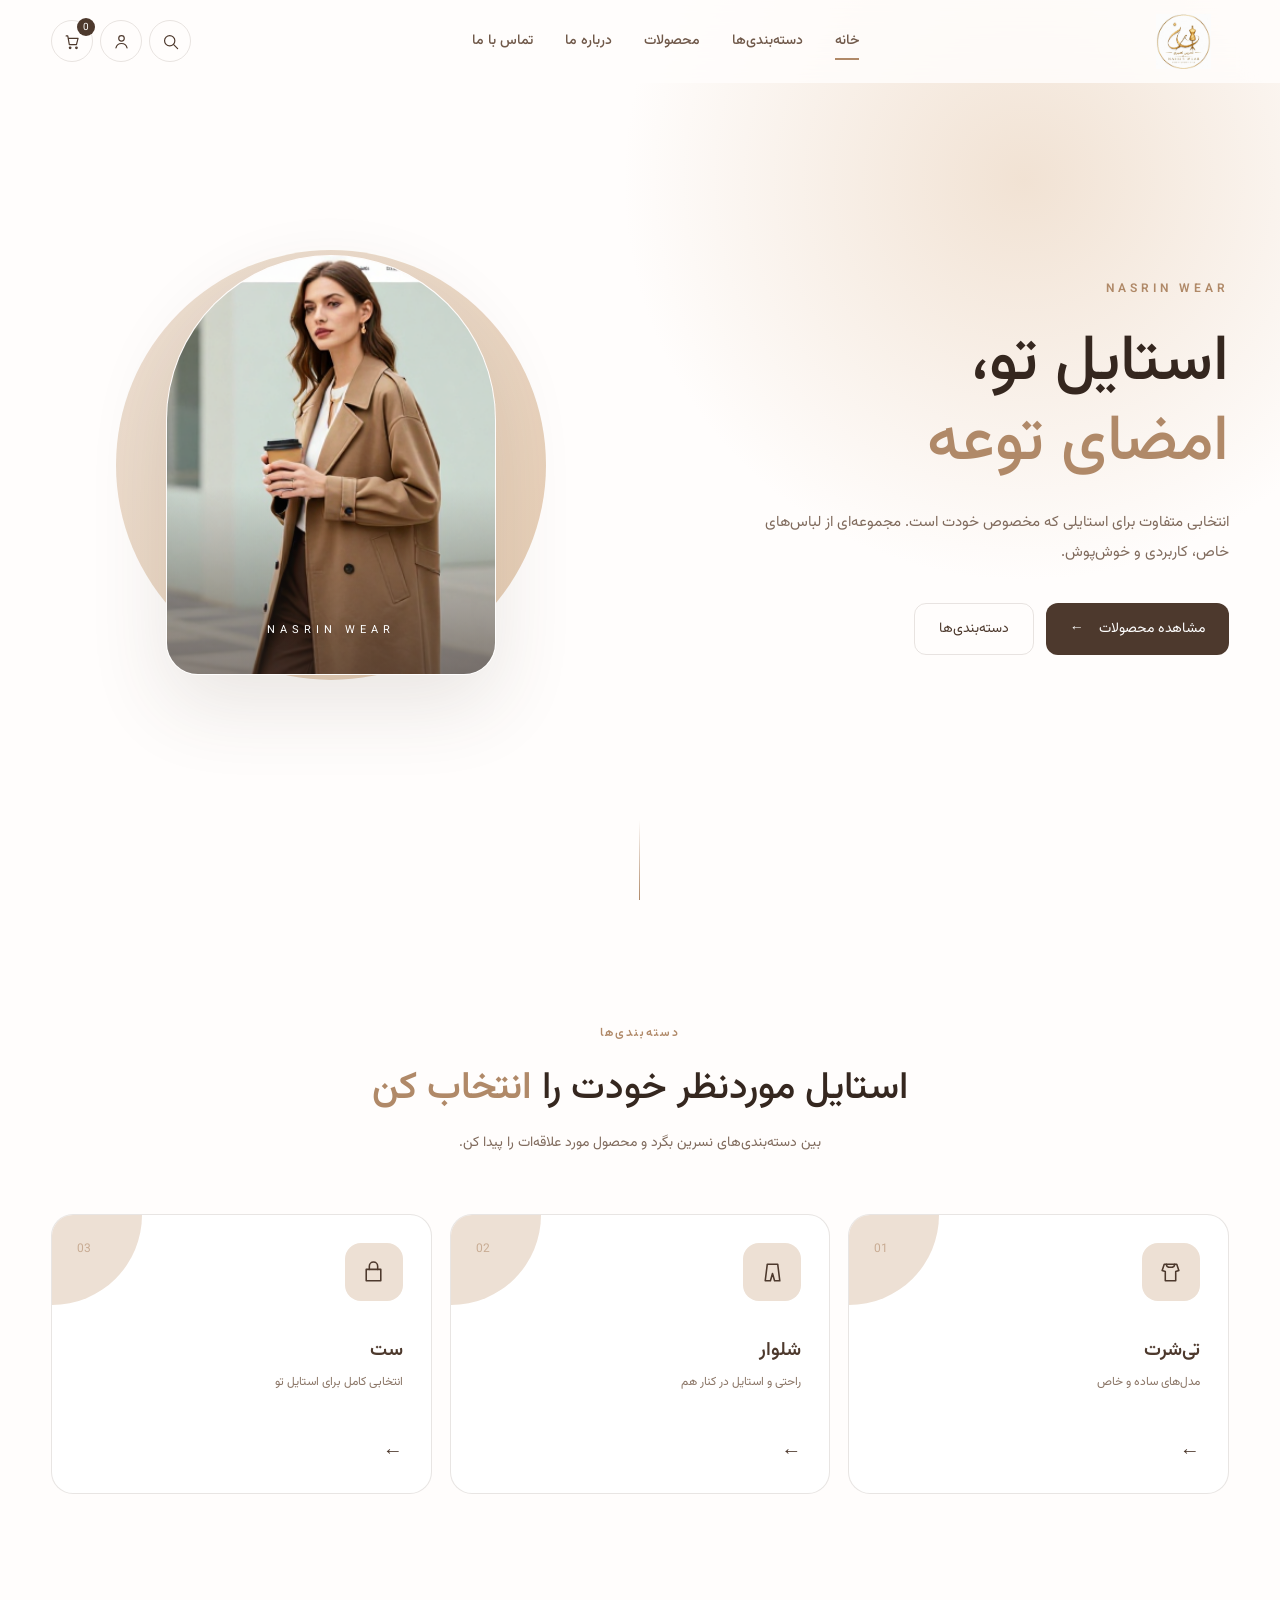
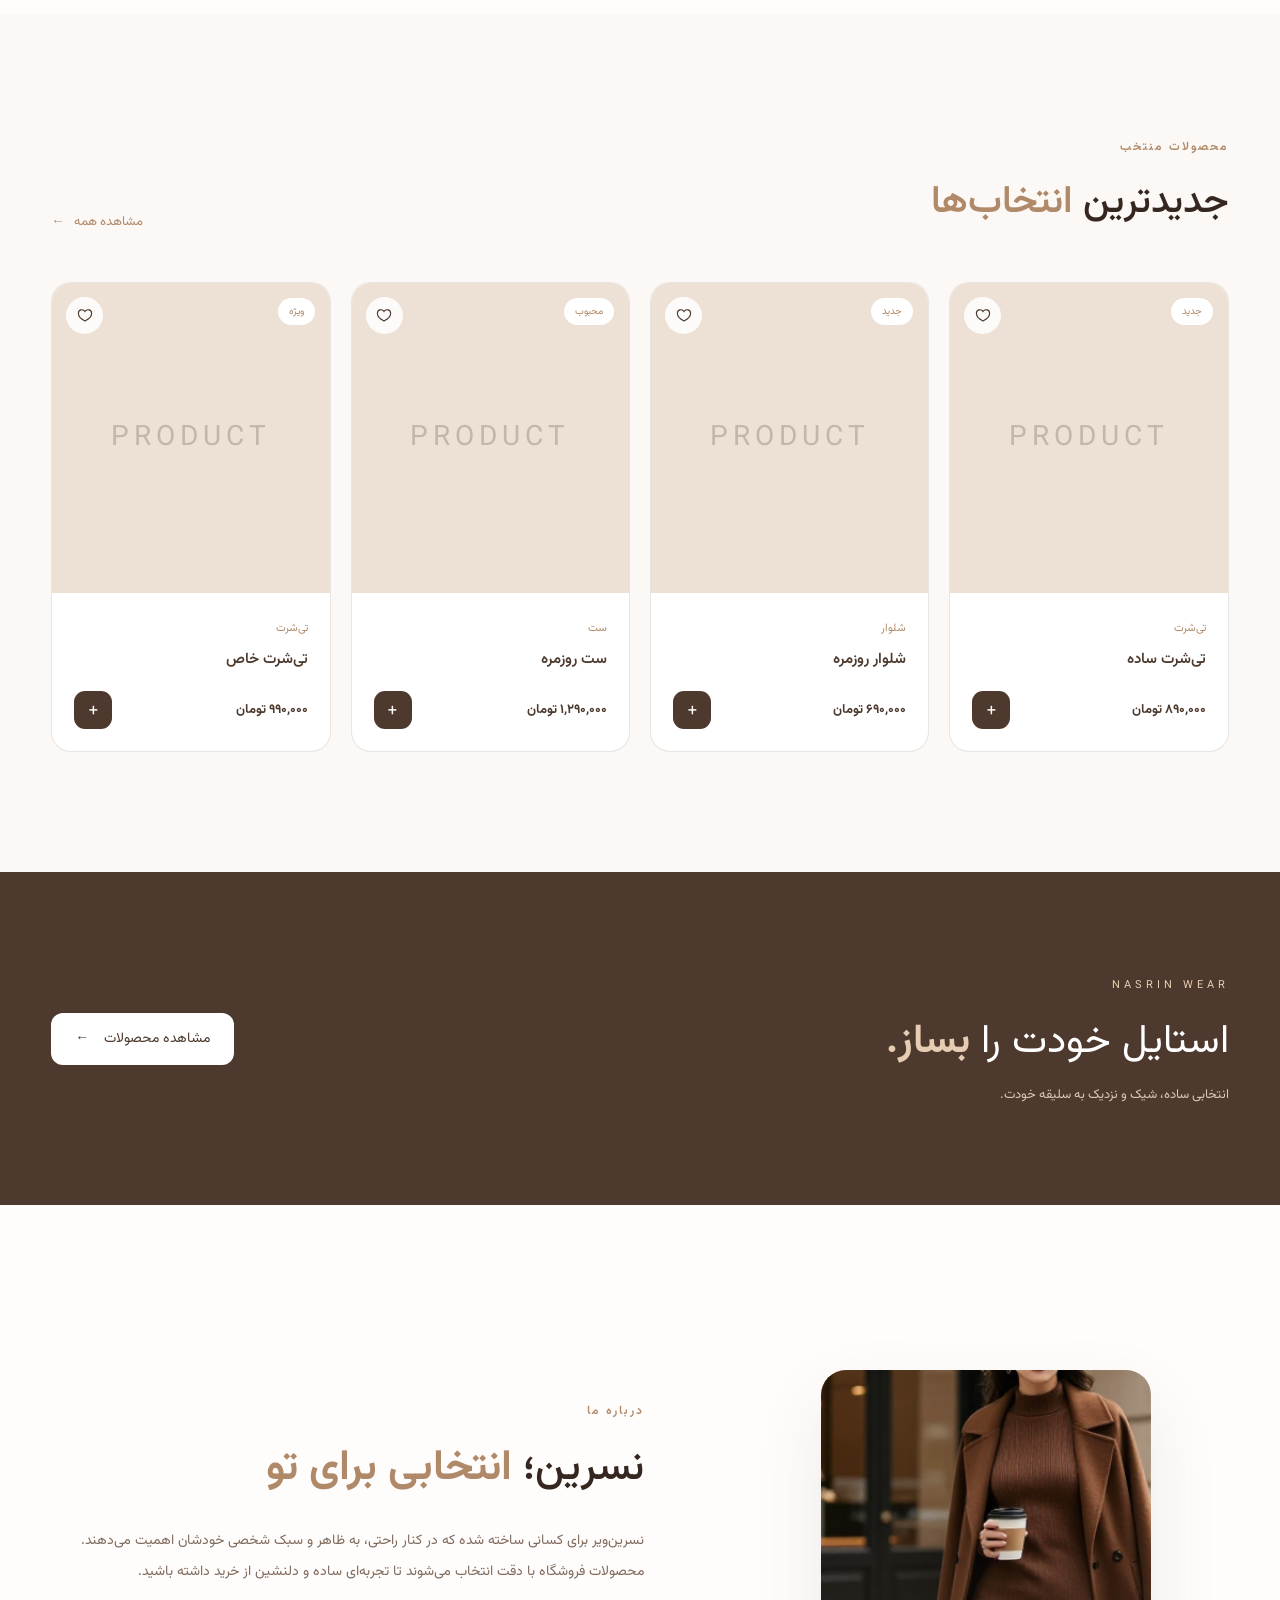
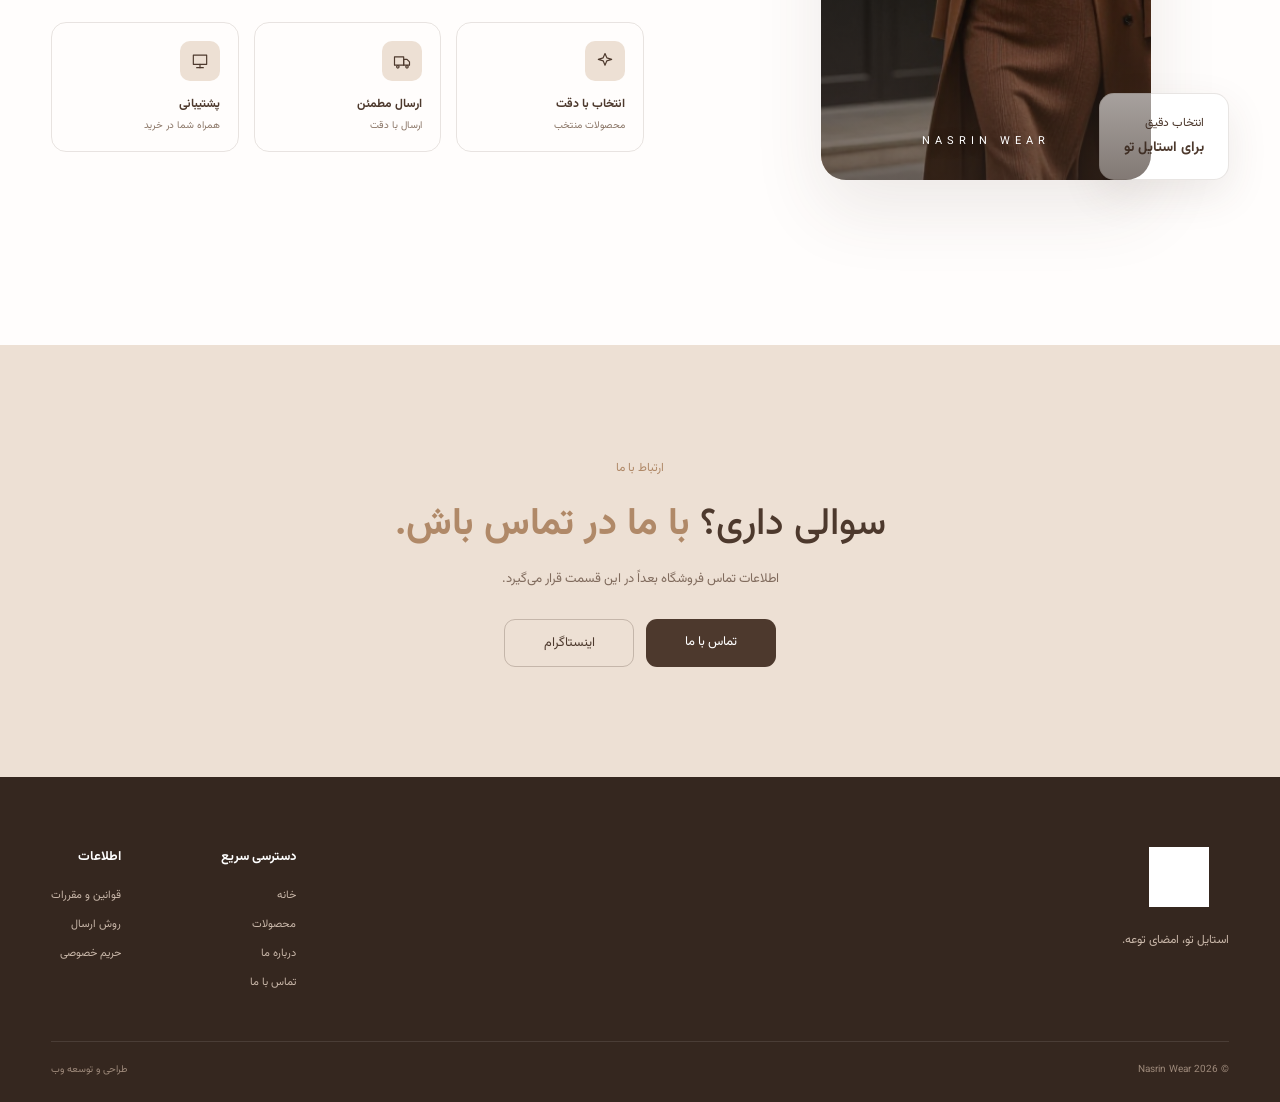
==== commit ce7318cc: "update Nasrin wear website" ====
--- a/index.html
+++ b/index.html
@@ -1,32 +1,61 @@
 <!DOCTYPE html>
 <html lang="fa" dir="rtl">
+
 <head>
+
     <meta charset="UTF-8">
-    <meta name="viewport" content="width=device-width, initial-scale=1.0">
-
-    <title>Nasrin Shop | فروشگاه نسرین</title>
-
-    <link rel="preconnect" href="https://fonts.googleapis.com">
-    <link rel="preconnect" href="https://fonts.gstatic.com" crossorigin>
+
+    <meta
+        name="viewport"
+        content="width=device-width, initial-scale=1.0"
+    >
+
+    <title>Nasrin Wear | فروشگاه نسرین</title>
+
+
+    <!-- Font -->
+
+    <link
+        rel="preconnect"
+        href="https://fonts.googleapis.com"
+    >
+
+    <link
+        rel="preconnect"
+        href="https://fonts.gstatic.com"
+        crossorigin
+    >
 
     <link
         href="https://fonts.googleapis.com/css2?family=Vazirmatn:wght@300;400;500;600;700&display=swap"
         rel="stylesheet"
     >
 
-    <link rel="stylesheet" href="style.css">
+
+    <!-- CSS -->
+
+    <link
+        rel="stylesheet"
+        href="style.css"
+    >
+
 </head>
 
+
 <body>
 
-    <!-- Loading -->
+
+    <!-- =========================
+         LOADER
+    ========================= -->
+
     <div class="loader">
 
         <div class="loader-logo">
 
             <img
                 src="media/logo.jpg"
-                alt="Nasrin Shop"
+                alt="Nasrin Wear"
             >
 
         </div>
@@ -36,24 +65,43 @@
     </div>
 
 
-    <!-- Header -->
-    <header class="header" id="header">
+
+    <!-- =========================
+         HEADER
+    ========================= -->
+
+    <header
+        class="header"
+        id="header"
+    >
 
         <div class="header-container">
 
-            <a href="#home" class="logo">
+
+            <!-- Logo -->
+
+            <a
+                href="#home"
+                class="logo"
+            >
 
                 <img
                     src="media/logo.jpg"
-                    alt="Nasrin Shop"
+                    alt="Nasrin Wear"
                 >
 
             </a>
 
 
+
+            <!-- Desktop Navigation -->
+
             <nav class="desktop-nav">
 
-                <a href="#home" class="active">
+                <a
+                    href="#home"
+                    class="active"
+                >
                     خانه
                 </a>
 
@@ -76,7 +124,13 @@
             </nav>
 
 
+
+            <!-- Header Actions -->
+
             <div class="header-actions">
+
+
+                <!-- Search -->
 
                 <button
                     class="icon-button"
@@ -84,7 +138,10 @@
                     aria-label="جستجو"
                 >
 
-                    <svg viewBox="0 0 24 24">
+                    <svg
+                        viewBox="0 0 24 24"
+                        aria-hidden="true"
+                    >
 
                         <circle
                             cx="11"
@@ -101,13 +158,19 @@
                 </button>
 
 
+
+                <!-- Account -->
+
                 <button
                     class="icon-button"
                     id="accountBtn"
                     aria-label="حساب کاربری"
                 >
 
-                    <svg viewBox="0 0 24 24">
+                    <svg
+                        viewBox="0 0 24 24"
+                        aria-hidden="true"
+                    >
 
                         <circle
                             cx="12"
@@ -124,13 +187,19 @@
                 </button>
 
 
+
+                <!-- Cart -->
+
                 <button
                     class="icon-button cart-button"
                     id="cartBtn"
                     aria-label="سبد خرید"
                 >
 
-                    <svg viewBox="0 0 24 24">
+                    <svg
+                        viewBox="0 0 24 24"
+                        aria-hidden="true"
+                    >
 
                         <path
                             d="M4 5h2l2 11h9l2-8H7"
@@ -149,6 +218,7 @@
                         ></circle>
 
                     </svg>
+
 
                     <span
                         class="cart-count"
@@ -166,6 +236,51 @@
     </header>
 
 
+
+    <!-- =========================
+         SEARCH
+    ========================= -->
+
+    <div
+        class="search-box"
+        id="searchBox"
+    >
+
+        <div class="search-inner">
+
+
+            <input
+                type="text"
+                id="searchInput"
+                placeholder="نام محصول یا دسته‌بندی را جستجو کنید..."
+                autocomplete="off"
+            >
+
+
+            <button
+                type="button"
+                id="closeSearch"
+                aria-label="بستن جستجو"
+            >
+                ×
+            </button>
+
+        </div>
+
+
+        <p
+            class="search-message"
+            id="searchMessage"
+        ></p>
+
+    </div>
+
+
+
+    <!-- =========================
+         MAIN
+    ========================= -->
+
     <main>
 
 
@@ -184,24 +299,26 @@
                 <div class="hero-content reveal">
 
                     <span class="hero-small-title">
-                        NASRIN SHOP
+                        NASRIN WEAR
                     </span>
 
 
                     <h1>
 
-                        انتخابی که
+                        استایل تو،
 
                         <span>
-                            خاص می‌شود.
+                            امضای توعه
                         </span>
 
                     </h1>
 
 
                     <p>
-                        مجموعه‌ای از محصولات منتخب با طراحی زیبا،
-                        کیفیت مناسب و تجربه‌ای متفاوت از خرید آنلاین.
+
+                        انتخابی متفاوت برای استایلی که مخصوص خودت است.
+                        مجموعه‌ای از لباس‌های خاص، کاربردی و خوش‌پوش.
+
                     </p>
 
 
@@ -222,11 +339,11 @@
 
 
                         <a
-                            href="#about"
+                            href="#categories"
                             class="secondary-button"
                         >
 
-                            درباره ما
+                            دسته‌بندی‌ها
 
                         </a>
 
@@ -238,40 +355,26 @@
 
                 <div class="hero-visual reveal delay-1">
 
+
                     <div class="hero-circle"></div>
 
-
-                    <!-- Hero Image -->
 
                     <div class="hero-card">
 
                         <img
                             src="media/hero.png"
-                            alt="Nasrin Shop"
+                            alt="محصولات Nasrin Wear"
                             class="hero-image"
                         >
 
+
                         <div class="hero-card-overlay">
 
                             <span>
-                                NASRIN SHOP
+                                NASRIN WEAR
                             </span>
 
                         </div>
-
-                    </div>
-
-
-                    <div class="floating-card floating-one">
-
-                        کیفیت
-
-                    </div>
-
-
-                    <div class="floating-card floating-two">
-
-                        انتخاب خاص
 
                     </div>
 
@@ -305,17 +408,20 @@
 
                 <h2>
 
-                    چیزی برای
+                    استایل موردنظر خودت را
 
                     <strong>
-                        انتخاب شما
+                        انتخاب کن
                     </strong>
 
                 </h2>
 
 
                 <p>
-                    دسته‌بندی موردنظر خود را انتخاب کنید.
+
+                    بین دسته‌بندی‌های نسرین بگرد و
+                    محصول مورد علاقه‌ات را پیدا کن.
+
                 </p>
 
             </div>
@@ -330,6 +436,7 @@
                 <a
                     href="#products"
                     class="category-card reveal"
+                    data-category="تی‌شرت"
                 >
 
                     <div class="category-number">
@@ -360,7 +467,7 @@
 
 
                     <p>
-                        انتخاب‌های خاص و کاربردی
+                        مدل‌های ساده و خاص
                     </p>
 
 
@@ -377,6 +484,7 @@
                 <a
                     href="#products"
                     class="category-card reveal delay-1"
+                    data-category="شلوار"
                 >
 
                     <div class="category-number">
@@ -388,20 +496,8 @@
 
                         <svg viewBox="0 0 24 24">
 
-                            <circle
-                                cx="12"
-                                cy="12"
-                                r="7"
-                            ></circle>
-
-                            <circle
-                                cx="12"
-                                cy="12"
-                                r="2"
-                            ></circle>
-
                             <path
-                                d="M17 7l3-3"
+                                d="M7 4h10l2 16h-5l-2-7-2 7H5z"
                             ></path>
 
                         </svg>
@@ -415,7 +511,7 @@
 
 
                     <p>
-                        جزئیاتی که استایل را کامل می‌کنند
+                        راحتی و استایل در کنار هم
                     </p>
 
 
@@ -432,6 +528,7 @@
                 <a
                     href="#products"
                     class="category-card reveal delay-2"
+                    data-category="ست"
                 >
 
                     <div class="category-number">
@@ -462,7 +559,7 @@
 
 
                     <p>
-                        مدل‌های کاربردی و متفاوت
+                        انتخابی کامل برای استایل تو
                     </p>
 
 
@@ -493,16 +590,16 @@
                 <div>
 
                     <span>
-                        منتخب فروشگاه
+                        محصولات منتخب
                     </span>
 
 
                     <h2>
 
-                        محصولات
+                        جدیدترین
 
                         <strong>
-                            جدید
+                            انتخاب‌ها
                         </strong>
 
                     </h2>
@@ -511,7 +608,7 @@
 
 
                 <a
-                    href="#"
+                    href="#products"
                     class="view-all"
                 >
 
@@ -530,9 +627,13 @@
             <div class="products-grid">
 
 
-                <!-- Product 1 -->
-
-                <article class="product-card reveal">
+                <!-- PRODUCT 1 -->
+
+                <article
+                    class="product-card reveal"
+                    data-name="تی شرت ساده"
+                    data-category="تی‌شرت"
+                >
 
                     <div class="product-image">
 
@@ -541,7 +642,11 @@
                         </span>
 
 
-                        <button class="favorite">
+                        <button
+                            class="favorite"
+                            type="button"
+                            aria-label="افزودن به علاقه‌مندی‌ها"
+                        >
 
                             <svg viewBox="0 0 24 24">
 
@@ -569,7 +674,7 @@
 
 
                         <h3>
-                            محصول شماره یک
+                            تی‌شرت ساده
                         </h3>
 
 
@@ -580,7 +685,11 @@
                             </strong>
 
 
-                            <button class="add-cart">
+                            <button
+                                class="add-cart"
+                                type="button"
+                                aria-label="افزودن به سبد خرید"
+                            >
                                 +
                             </button>
 
@@ -592,9 +701,13 @@
 
 
 
-                <!-- Product 2 -->
-
-                <article class="product-card reveal delay-1">
+                <!-- PRODUCT 2 -->
+
+                <article
+                    class="product-card reveal delay-1"
+                    data-name="شلوار روزمره"
+                    data-category="شلوار"
+                >
 
                     <div class="product-image">
 
@@ -603,7 +716,11 @@
                         </span>
 
 
-                        <button class="favorite">
+                        <button
+                            class="favorite"
+                            type="button"
+                            aria-label="افزودن به علاقه‌مندی‌ها"
+                        >
 
                             <svg viewBox="0 0 24 24">
 
@@ -631,7 +748,7 @@
 
 
                         <h3>
-                            محصول شماره دو
+                            شلوار روزمره
                         </h3>
 
 
@@ -642,7 +759,11 @@
                             </strong>
 
 
-                            <button class="add-cart">
+                            <button
+                                class="add-cart"
+                                type="button"
+                                aria-label="افزودن به سبد خرید"
+                            >
                                 +
                             </button>
 
@@ -654,9 +775,13 @@
 
 
 
-                <!-- Product 3 -->
-
-                <article class="product-card reveal delay-2">
+                <!-- PRODUCT 3 -->
+
+                <article
+                    class="product-card reveal delay-2"
+                    data-name="ست روزمره"
+                    data-category="ست"
+                >
 
                     <div class="product-image">
 
@@ -665,7 +790,11 @@
                         </span>
 
 
-                        <button class="favorite">
+                        <button
+                            class="favorite"
+                            type="button"
+                            aria-label="افزودن به علاقه‌مندی‌ها"
+                        >
 
                             <svg viewBox="0 0 24 24">
 
@@ -693,7 +822,7 @@
 
 
                         <h3>
-                            محصول شماره سه
+                            ست روزمره
                         </h3>
 
 
@@ -704,7 +833,11 @@
                             </strong>
 
 
-                            <button class="add-cart">
+                            <button
+                                class="add-cart"
+                                type="button"
+                                aria-label="افزودن به سبد خرید"
+                            >
                                 +
                             </button>
 
@@ -716,9 +849,13 @@
 
 
 
-                <!-- Product 4 -->
-
-                <article class="product-card reveal delay-3">
+                <!-- PRODUCT 4 -->
+
+                <article
+                    class="product-card reveal delay-3"
+                    data-name="تی شرت خاص"
+                    data-category="تی‌شرت"
+                >
 
                     <div class="product-image">
 
@@ -727,7 +864,11 @@
                         </span>
 
 
-                        <button class="favorite">
+                        <button
+                            class="favorite"
+                            type="button"
+                            aria-label="افزودن به علاقه‌مندی‌ها"
+                        >
 
                             <svg viewBox="0 0 24 24">
 
@@ -755,7 +896,7 @@
 
 
                         <h3>
-                            محصول شماره چهار
+                            تی‌شرت خاص
                         </h3>
 
 
@@ -766,7 +907,11 @@
                             </strong>
 
 
-                            <button class="add-cart">
+                            <button
+                                class="add-cart"
+                                type="button"
+                                aria-label="افزودن به سبد خرید"
+                            >
                                 +
                             </button>
 
@@ -775,6 +920,19 @@
                     </div>
 
                 </article>
+
+
+            </div>
+
+
+            <!-- No Result -->
+
+            <div
+                class="no-results"
+                id="noResults"
+            >
+
+                محصولی با این مشخصات پیدا نشد.
 
             </div>
 
@@ -790,26 +948,27 @@
 
             <div class="promo-inner reveal">
 
+
                 <div>
 
                     <span>
-                        NASRIN SHOP
+                        NASRIN WEAR
                     </span>
 
 
                     <h2>
 
-                        انتخاب ساده،
+                        استایل خودت را
 
                         <strong>
-                            حس خوب.
+                            بساز.
                         </strong>
 
                     </h2>
 
 
                     <p>
-                        محصول مورد علاقه‌ات را پیدا کن و خریدی متفاوت را تجربه کن.
+                        انتخابی ساده، شیک و نزدیک به سلیقه خودت.
                     </p>
 
                 </div>
@@ -820,7 +979,7 @@
                     class="primary-button light"
                 >
 
-                    شروع خرید
+                    مشاهده محصولات
 
                     <span>
                         ←
@@ -848,18 +1007,15 @@
 
                 <div class="about-visual reveal">
 
-
-                    <!-- عکس با دقت انتخاب شده -->
-
                     <div class="about-main-card">
 
                         <img
                             src="media/down.png"
-                            alt="محصولات منتخب نسرین‌شاپ"
+                            alt="Nasrin Wear"
                         >
 
                         <span>
-                            NASRIN SHOP
+                            NASRIN WEAR
                         </span>
 
                     </div>
@@ -867,10 +1023,10 @@
 
                     <div class="about-small-card">
 
-                        کیفیت
+                        انتخاب دقیق
 
                         <strong>
-                            با دقت انتخاب شده
+                            برای استایل تو
                         </strong>
 
                     </div>
@@ -882,7 +1038,7 @@
                 <div class="about-content reveal delay-1">
 
                     <span class="section-label">
-                        درباره فروشگاه
+                        درباره ما
                     </span>
 
 
@@ -891,18 +1047,20 @@
                         نسرین؛
 
                         <strong>
-                            انتخابی برای شما
+                            انتخابی برای تو
                         </strong>
 
                     </h2>
 
 
                     <p>
-                        این قسمت برای معرفی فروشگاه نسرین در نظر گرفته شده است.
-                        اطلاعات واقعی فروشگاه، داستان برند و توضیحات موردنظر
-                        کارفرما بعداً در این بخش قرار می‌گیرد.
+
+                        نسرین‌ویر برای کسانی ساخته شده که در کنار راحتی،
+                        به ظاهر و سبک شخصی خودشان اهمیت می‌دهند.
+                        محصولات فروشگاه با دقت انتخاب می‌شوند تا
+                        تجربه‌ای ساده و دلنشین از خرید داشته باشید.
+
                     </p>
-
 
 
                     <div class="features">
@@ -930,7 +1088,7 @@
                                 </h4>
 
                                 <p>
-                                    محصولات منتخب برای شما
+                                    محصولات منتخب
                                 </p>
 
                             </div>
@@ -977,7 +1135,7 @@
                                 </h4>
 
                                 <p>
-                                    ارسال سفارش با دقت
+                                    ارسال با دقت
                                 </p>
 
                             </div>
@@ -1051,17 +1209,17 @@
 
                 <h2>
 
-                    سوالی دارید؟
+                    سوالی داری؟
 
                     <strong>
-                        با ما در تماس باشید.
+                        با ما در تماس باش.
                     </strong>
 
                 </h2>
 
 
                 <p>
-                    اطلاعات تماس واقعی فروشگاه در این قسمت قرار می‌گیرد.
+                    اطلاعات تماس فروشگاه بعداً در این قسمت قرار می‌گیرد.
                 </p>
 
 
@@ -1104,13 +1262,13 @@
             <div class="footer-brand">
 
                 <img
-                    src="logo.png"
-                    alt="Nasrin Shop"
+                    src="media/logo.jpg"
+                    alt="Nasrin Wear"
                 >
 
 
                 <p>
-                    انتخابی ساده، خاص و متفاوت.
+                    استایل تو، امضای توعه.
                 </p>
 
             </div>
@@ -1178,11 +1336,10 @@
         </div>
 
 
-
         <div class="footer-bottom">
 
             <span>
-                © 2026 Nasrin Shop
+                © 2026 Nasrin Wear
             </span>
 
 
@@ -1344,7 +1501,12 @@
 
 
 
+    <!-- =========================
+         JAVASCRIPT
+    ========================= -->
+
     <script src="script.js"></script>
 
 </body>
+
 </html>
--- a/style.css
+++ b/style.css
@@ -2403,4 +2403,209 @@
 
         transition-duration: .01ms !important;
     }
+}
+/* =========================
+   SEARCH BOX
+========================= */
+
+.search-box {
+    position: fixed;
+
+    top: 0;
+    right: 0;
+    left: 0;
+
+    z-index: 9999;
+
+    padding: 22px 25px;
+
+    background: rgba(255, 255, 255, 0.96);
+
+    backdrop-filter: blur(15px);
+
+    border-bottom: 1px solid #e6ccb2;
+
+    transform: translateY(-110%);
+
+    opacity: 0;
+
+    visibility: hidden;
+
+    transition:
+        transform 0.35s ease,
+        opacity 0.35s ease,
+        visibility 0.35s ease;
+}
+
+
+.search-box.active {
+
+    transform: translateY(0);
+
+    opacity: 1;
+
+    visibility: visible;
+}
+
+
+.search-inner {
+
+    width: min(900px, 100%);
+
+    margin: auto;
+
+    display: flex;
+
+    align-items: center;
+
+    gap: 12px;
+}
+
+
+.search-inner input {
+
+    width: 100%;
+
+    height: 54px;
+
+    padding: 0 20px;
+
+    border: 1px solid #d8c3ad;
+
+    border-radius: 14px;
+
+    outline: none;
+
+    background: #f8f3ee;
+
+    color: #35271f;
+
+    font-family: "Vazirmatn", sans-serif;
+
+    font-size: 14px;
+}
+
+
+.search-inner input:focus {
+
+    border-color: #b08968;
+}
+
+
+.search-inner button {
+
+    width: 45px;
+
+    height: 45px;
+
+    border: none;
+
+    background: transparent;
+
+    color: #35271f;
+
+    font-size: 30px;
+
+    cursor: pointer;
+
+    display: flex;
+
+    align-items: center;
+
+    justify-content: center;
+}
+
+
+.search-message {
+
+    width: min(900px, 100%);
+
+    margin: 10px auto 0;
+
+    font-size: 13px;
+
+    color: #8a6b50;
+}
+
+
+.no-results {
+
+    display: none;
+
+    width: 100%;
+
+    padding: 40px 20px;
+
+    text-align: center;
+
+    color: #8a6b50;
+
+    font-size: 15px;
+}
+
+
+/* Favorite */
+
+.favorite.active svg {
+
+    fill: #b08968;
+
+}
+
+
+/* Header after scroll */
+
+.header.scrolled {
+
+    box-shadow: 0 5px 25px rgba(53, 39, 31, 0.08);
+
+}
+
+
+/* Reveal */
+
+.reveal {
+
+    opacity: 0;
+
+    transform: translateY(25px);
+
+    transition:
+        opacity 0.7s ease,
+        transform 0.7s ease;
+}
+
+
+.reveal.show {
+
+    opacity: 1;
+
+    transform: translateY(0);
+}
+
+
+/* Mobile */
+
+@media (max-width: 768px) {
+
+    .search-box {
+
+        padding: 15px;
+
+    }
+
+
+    .search-inner input {
+
+        height: 50px;
+
+    }
+
+
+    .search-inner button {
+
+        width: 40px;
+
+    }
+
 }
